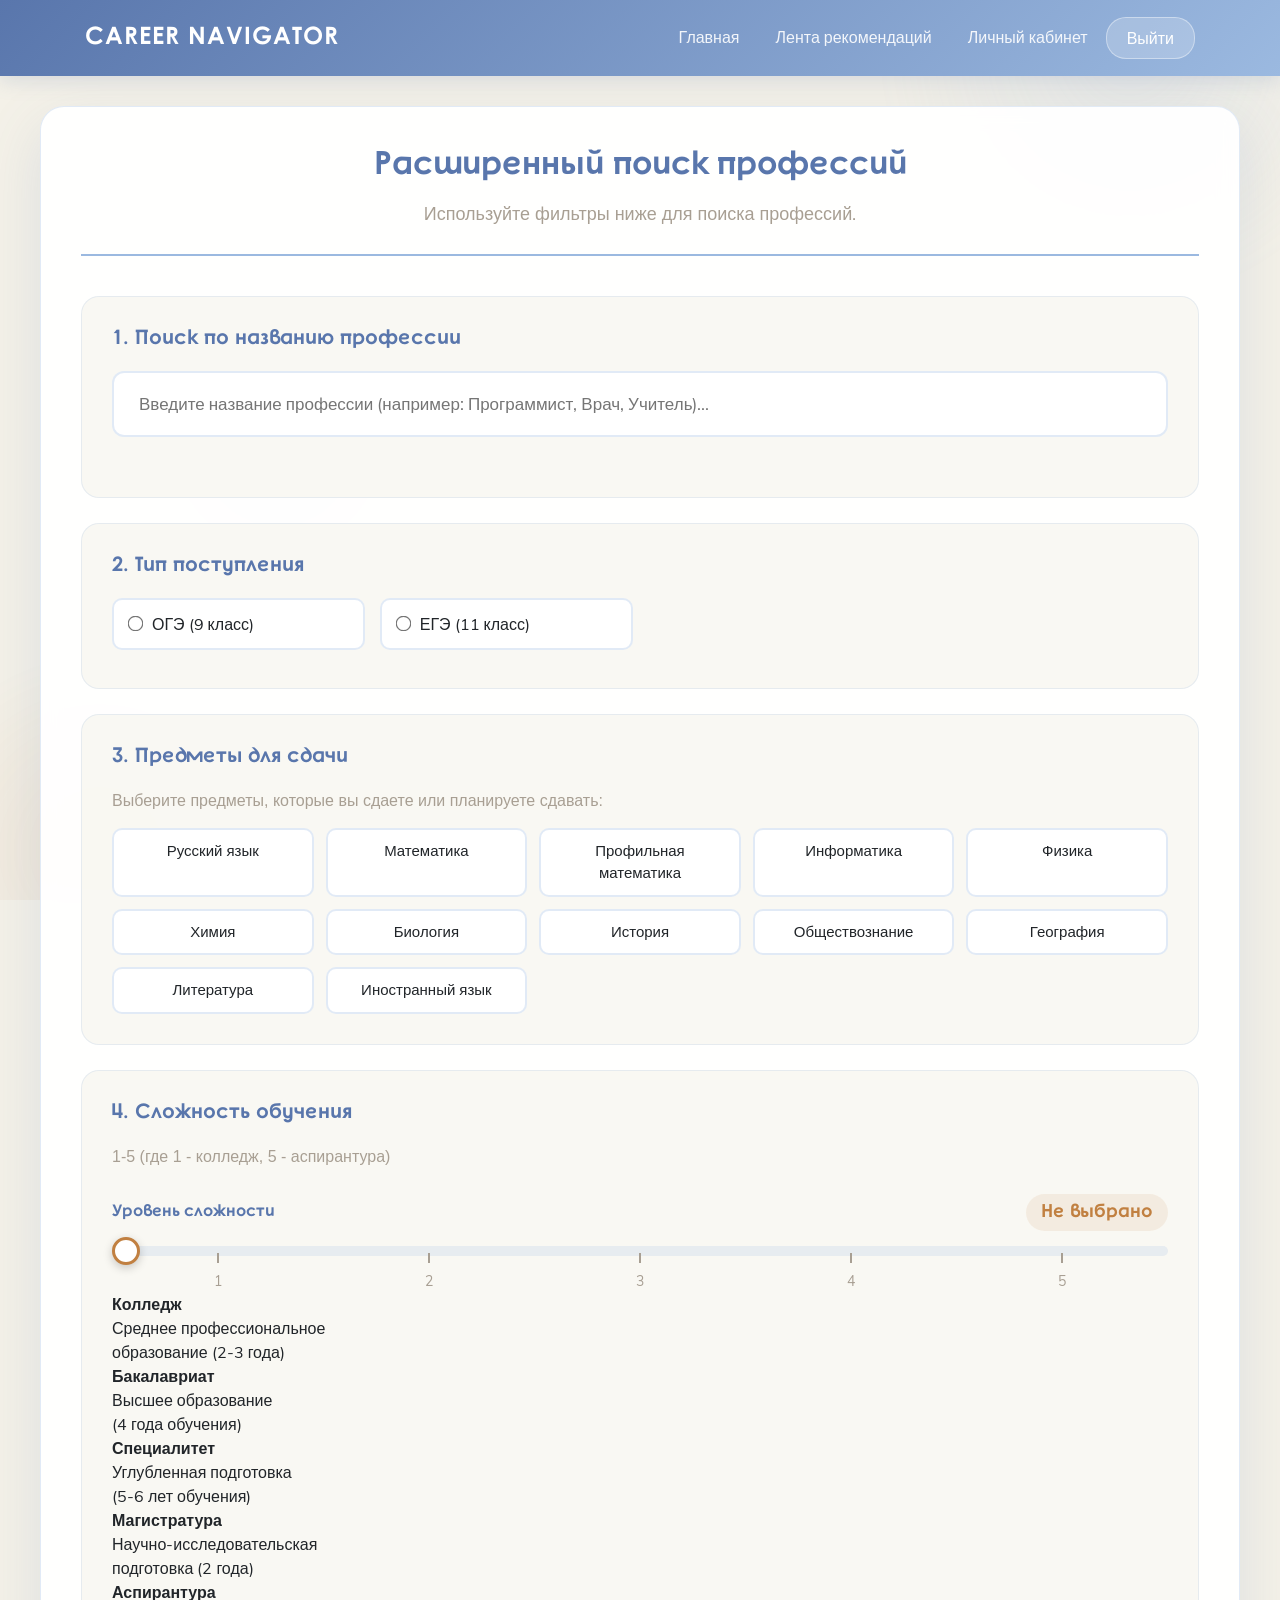
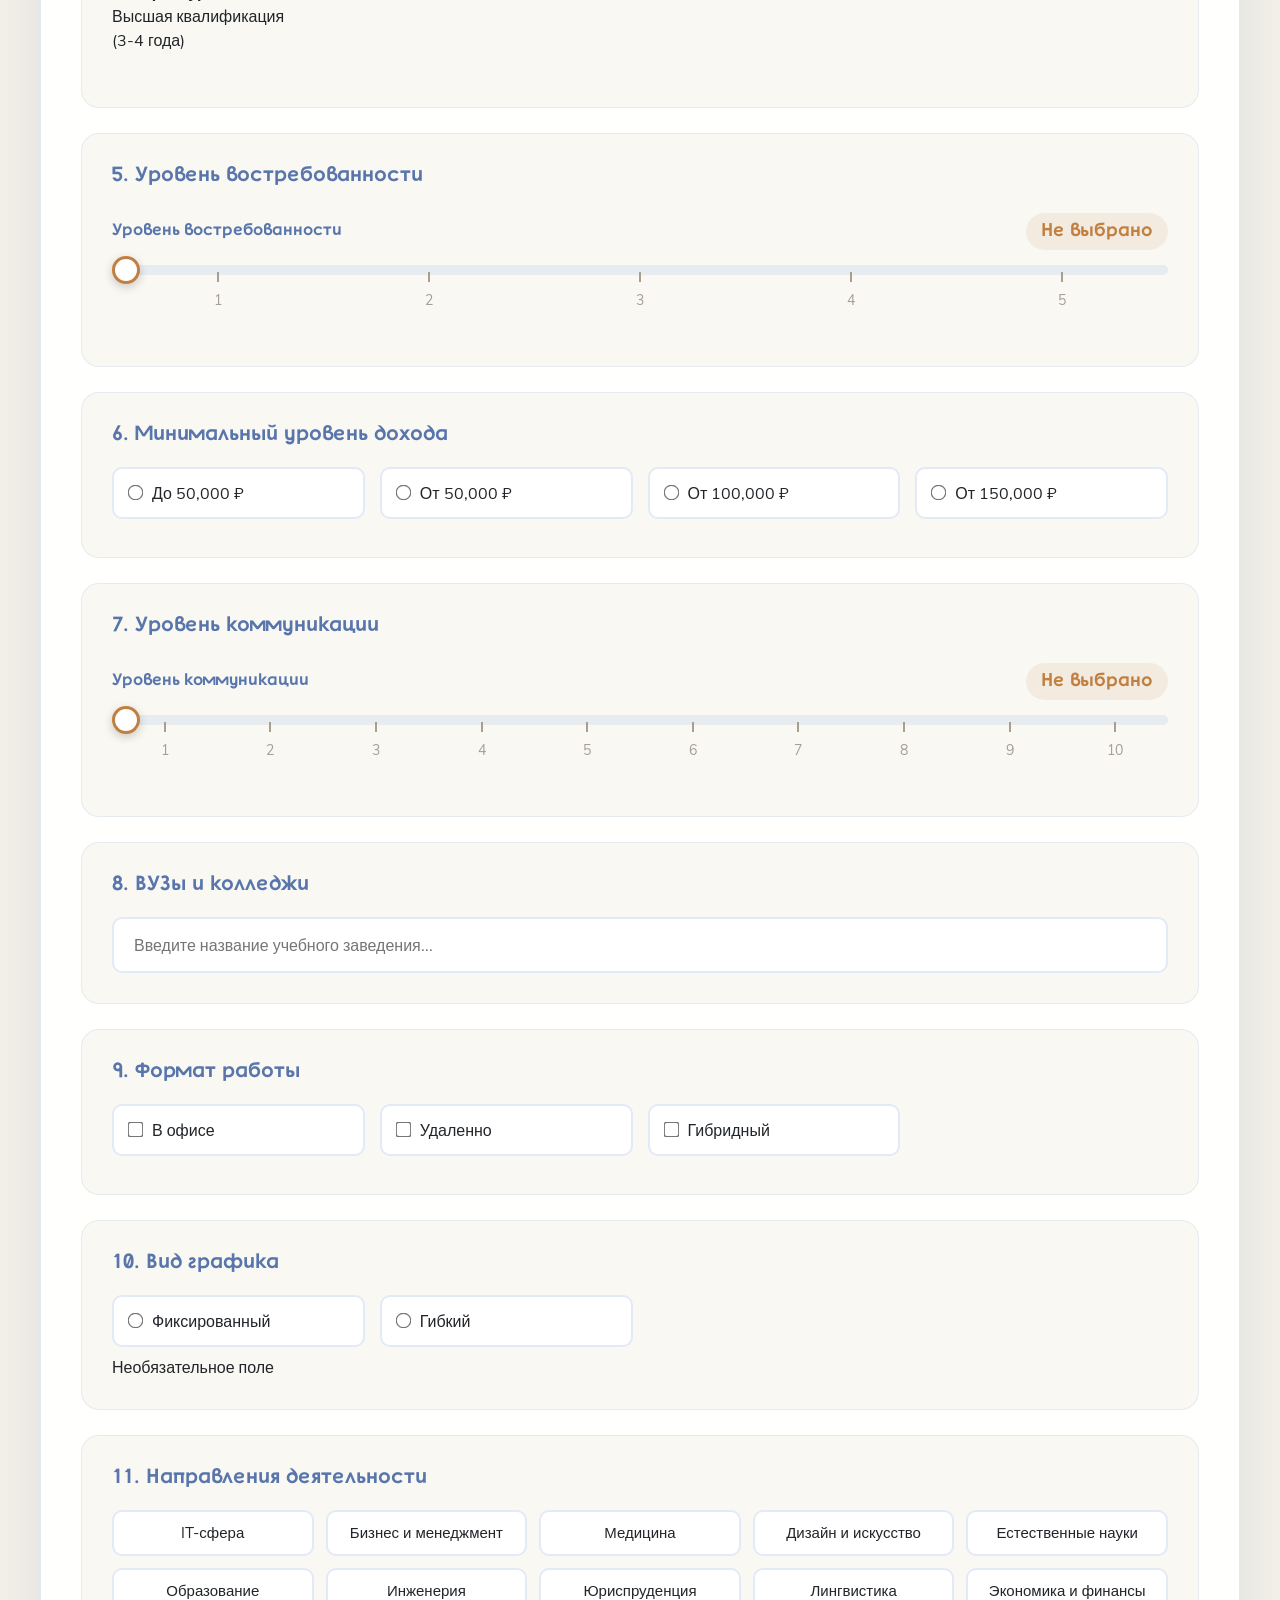
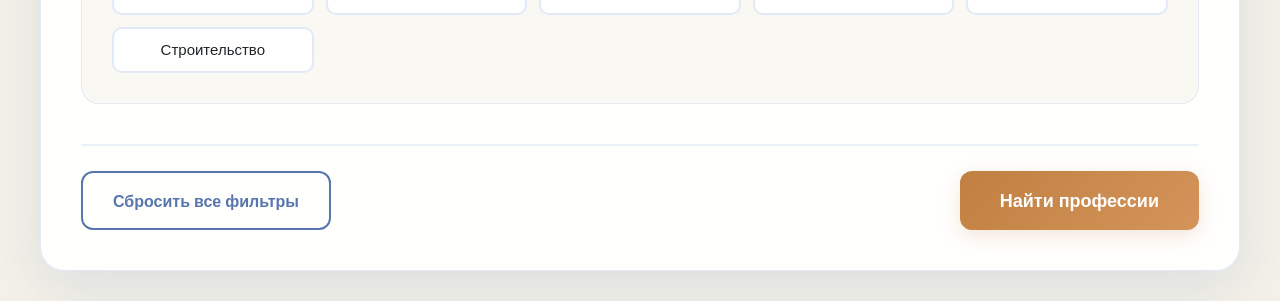
==== index.html @ aa0736fb "Update and rename search.html to index.html" ====
<!DOCTYPE html>
<html lang="ru">
<head>
    <meta charset="UTF-8">
    <title>Расширенный поиск профессий - Career Navigator</title>
    <link rel="stylesheet" href="https://stackpath.bootstrapcdn.com/bootstrap/4.4.1/css/bootstrap.min.css">
    <link rel="stylesheet" href="style3.css">
</head>
<body class="career-body">
    <!-- Навигация -->
    <nav class="navbar navbar-expand-lg career-navbar">
        <div class="container">
            <a class="navbar-brand career-navbar-brand" href="index.html">Career Navigator</a>
            <button class="navbar-toggler" type="button" data-toggle="collapse" data-target="#navbarNav">
                <span>☰</span>
            </button>
            <div class="collapse navbar-collapse" id="navbarNav">
                <ul class="navbar-nav ml-auto">
                    <li class="nav-item">
                        <a class="nav-link career-nav-link" href="index.html">Главная</a>
                    </li>
                    <li class="nav-item">
                        <a class="nav-link career-nav-link" href="recommendations.html"><i></i>Лента рекомендаций</a>
                    </li>
                    <li class="nav-item">
                        <a class="nav-link career-nav-link" href="lk.html">Личный кабинет</a>
                    </li>
                    <li class="nav-item">
                        <a class="btn career-logout-btn" href="login.html">Выйти</a>
                    </li>
                </ul>
            </div>
        </div>
    </nav>

    <!-- Фоновые круги -->
    <div class="career-bg-circles">
        <div class="career-circle-1"></div>
        <div class="career-circle-2"></div>
        <div class="career-circle-3"></div>
        <div class="career-circle-4"></div>
    </div>

    <!-- Основной контейнер поиска -->
    <div class="career-search-container">
        <!-- Шапка поиска -->
        <div class="career-search-header">
            <h1 class="career-search-title">Расширенный поиск профессий</h1>
            <p class="career-search-subtitle">Используйте фильтры ниже для поиска профессий.</p>
        </div>

        <!-- Форма поиска -->
        <form id="careerSearchForm">
            <!-- 1. Поиск по названию профессии -->
            <div class="career-filter-section">
                <h3 class="career-filter-title">
                    1. Поиск по названию профессии
                </h3>
                <div class="career-search-name">
                    <input type="text"
                           class="career-search-input"
                           name="profession_name"
                           id="professionName"
                           placeholder="Введите название профессии (например: Программист, Врач, Учитель)...">
                </div>

            </div>

            <!-- 2. Тип поступления -->
            <div class="career-filter-section">
                <h3 class="career-filter-title">
                    2. Тип поступления
                </h3>
                <div class="career-options-grid">
                    <label class="career-option-label">
                        <input type="radio" name="admission_type" value="ОГЭ">
                        ОГЭ (9 класс)
                    </label>
                    <label class="career-option-label">
                        <input type="radio" name="admission_type" value="ЕГЭ">
                        ЕГЭ (11 класс)
                    </label>
                </div>

            </div>

            <!-- 3. Предметы для сдачи -->
            <div class="career-filter-section">
                <h3 class="career-filter-title">
                    3. Предметы для сдачи
                </h3>
                <p style="color: var(--shadowed-lace); margin-bottom: 15px; font-family: 'Soyuz Grotesk', sans-serif;">Выберите предметы, которые вы сдаете или планируете сдавать:</p>

                <div class="career-subjects-grid">
                    <!-- Русские названия с большой буквы как в БД -->
                    <div class="career-subject-tag" data-subject="Русский язык">Русский язык</div>
                    <div class="career-subject-tag" data-subject="Математика">Математика</div>
                    <div class="career-subject-tag" data-subject="Профильная математика">Профильная математика</div>
                    <div class="career-subject-tag" data-subject="Информатика">Информатика</div>
                    <div class="career-subject-tag" data-subject="Физика">Физика</div>
                    <div class="career-subject-tag" data-subject="Химия">Химия</div>
                    <div class="career-subject-tag" data-subject="Биология">Биология</div>
                    <div class="career-subject-tag" data-subject="История">История</div>
                    <div class="career-subject-tag" data-subject="Обществознание">Обществознание</div>
                    <div class="career-subject-tag" data-subject="География">География</div>
                    <div class="career-subject-tag" data-subject="Литература">Литература</div>
                    <div class="career-subject-tag" data-subject="Иностранный язык">Иностранный язык</div>
                </div>

            </div>

            <!-- 4. Сложность обучения (шкала 1-5) -->
            <div class="career-filter-section">
                <h3 class="career-filter-title">
                    4. Сложность обучения
                </h3>
                <p style="color: var(--shadowed-lace); margin-bottom: 10px; font-family: 'Soyuz Grotesk', sans-serif;">
                    1-5 (где 1 - колледж, 5 - аспирантура)
                </p>

                <div class="career-scale-container">
                    <div class="career-scale-header">
                        <div class="career-scale-label">Уровень сложности</div>
                        <div class="career-scale-value" id="difficultyValueDisplay">Не выбрано</div>
                    </div>
                    <div class="career-scale-track" id="difficultyTrack">
                        <div class="career-scale-fill" id="difficultyFill" style="width: 0%"></div>
                        <div class="career-scale-thumb" id="difficultyThumb" style="left: 0%"></div>
                    </div>
                    <div class="career-scale-marks">
                        <div class="career-scale-mark" data-value="1">1</div>
                        <div class="career-scale-mark" data-value="2">2</div>
                        <div class="career-scale-mark" data-value="3">3</div>
                        <div class="career-scale-mark" data-value="4">4</div>
                        <div class="career-scale-mark" data-value="5">5</div>
                    </div>
                    <!-- Подписи уровней сложности -->
                    <div class="difficulty-labels">
                        <div class="difficulty-label" data-level="1">
                            <strong>Колледж</strong><br>
                            Среднее профессиональное<br>образование (2-3 года)
                        </div>
                        <div class="difficulty-label" data-level="2">
                            <strong>Бакалавриат</strong><br>
                            Высшее образование<br>(4 года обучения)
                        </div>
                        <div class="difficulty-label" data-level="3">
                            <strong>Специалитет</strong><br>
                            Углубленная подготовка<br>(5-6 лет обучения)
                        </div>
                        <div class="difficulty-label" data-level="4">
                            <strong>Магистратура</strong><br>
                            Научно-исследовательская<br>подготовка (2 года)
                        </div>
                        <div class="difficulty-label" data-level="5">
                            <strong>Аспирантура</strong><br>
                            Высшая квалификация<br>(3-4 года)
                        </div>
                    </div>
                    <input type="hidden" name="difficulty" id="difficultyValue" value="">
                </div>

            </div>

            <!-- 5. Уровень востребованности (шкала 1-5) -->
            <div class="career-filter-section">
                <h3 class="career-filter-title">
                    5. Уровень востребованности
                </h3>

                <div class="career-scale-container">
                    <div class="career-scale-header">
                        <div class="career-scale-label">Уровень востребованности</div>
                        <div class="career-scale-value" id="demandValueDisplay">Не выбрано</div>
                    </div>
                    <div class="career-scale-track" id="demandTrack">
                        <div class="career-scale-fill" id="demandFill" style="width: 0%"></div>
                        <div class="career-scale-thumb" id="demandThumb" style="left: 0%"></div>
                    </div>
                    <div class="career-scale-marks">
                        <div class="career-scale-mark" data-value="1">1</div>
                        <div class="career-scale-mark" data-value="2">2</div>
                        <div class="career-scale-mark" data-value="3">3</div>
                        <div class="career-scale-mark" data-value="4">4</div>
                        <div class="career-scale-mark" data-value="5">5</div>
                    </div>
                    <input type="hidden" name="demand" id="demandValue" value="">
                </div>

            </div>

            <!-- 6. Минимальный уровень дохода -->
            <div class="career-filter-section">
                <h3 class="career-filter-title">
                    6. Минимальный уровень дохода
                </h3>
                <div class="career-options-grid">
                    <label class="career-option-label">
                        <input type="radio" name="salary" value="0-50000">
                        До 50,000 ₽
                    </label>
                    <label class="career-option-label">
                        <input type="radio" name="salary" value="50000-100000">
                        От 50,000 ₽
                    </label>
                    <label class="career-option-label">
                        <input type="radio" name="salary" value="100000-150000">
                        От 100,000 ₽
                    </label>
                    <label class="career-option-label">
                        <input type="radio" name="salary" value="150000">
                        От 150,000 ₽
                    </label>
                </div>

            </div>

            <!-- 7. Уровень коммуникации (шкала 1-10) -->
            <div class="career-filter-section">
                <h3 class="career-filter-title">
                    7. Уровень коммуникации
                </h3>

                <div class="career-scale-container career-scale-10">
                    <div class="career-scale-header">
                        <div class="career-scale-label">Уровень коммуникации</div>
                        <div class="career-scale-value" id="communicationValueDisplay">Не выбрано</div>
                    </div>
                    <div class="career-scale-track" id="communicationTrack">
                        <div class="career-scale-fill" id="communicationFill" style="width: 0%"></div>
                        <div class="career-scale-thumb" id="communicationThumb" style="left: 0%"></div>
                    </div>
                    <div class="career-scale-marks">
                        <div class="career-scale-mark" data-value="1">1</div>
                        <div class="career-scale-mark" data-value="2">2</div>
                        <div class="career-scale-mark" data-value="3">3</div>
                        <div class="career-scale-mark" data-value="4">4</div>
                        <div class="career-scale-mark" data-value="5">5</div>
                        <div class="career-scale-mark" data-value="6">6</div>
                        <div class="career-scale-mark" data-value="7">7</div>
                        <div class="career-scale-mark" data-value="8">8</div>
                        <div class="career-scale-mark" data-value="9">9</div>
                        <div class="career-scale-mark" data-value="10">10</div>
                    </div>
                    <input type="hidden" name="communication" id="communicationValue" value="">
                </div>

            </div>

            <!-- 8. ВУЗы и колледжи -->
            <div class="career-filter-section">
                <h3 class="career-filter-title">
                    8. ВУЗы и колледжи
                </h3>
                <div class="career-input-group">
                    <input type="text"
                           id="institutionSearch"
                           name="institution_search"
                           placeholder="Введите название учебного заведения...">
                </div>

            </div>

            <!-- 9. Формат работы -->
            <div class="career-filter-section">
                <h3 class="career-filter-title">
                    9. Формат работы
                </h3>
                <div class="career-options-grid">
                    <!-- Русские названия с большой буквы как в БД -->
                    <label class="career-option-label">
                        <input type="checkbox" name="work_format[]" value="Офис">
                        В офисе
                    </label>
                    <label class="career-option-label">
                        <input type="checkbox" name="work_format[]" value="Удаленно">
                        Удаленно
                    </label>
                    <label class="career-option-label">
                        <input type="checkbox" name="work_format[]" value="Гибридный">
                        Гибридный
                    </label>
                </div>

            </div>

            <!-- 10. Вид графика -->
            <div class="career-filter-section">
                <h3 class="career-filter-title">
                    10. Вид графика
                </h3>
                <div class="career-options-grid">
                    <!-- Русские названия с большой буквы как в БД -->
                    <label class="career-option-label">
                        <input type="radio" name="schedule" value="Фиксированный">
                        Фиксированный
                    </label>
                    <label class="career-option-label">
                        <input type="radio" name="schedule" value="Гибкий">
                        Гибкий
                    </label>
                </div>
                <div class="optional-note">Необязательное поле</div>
            </div>

            <!-- 11. Направления деятельности -->
            <div class="career-filter-section">
                <h3 class="career-filter-title">
                    11. Направления деятельности
                </h3>
                <div class="career-subjects-grid">
                    <!-- Русские названия с большой буквы как в БД -->
                    <div class="career-subject-tag" data-direction="IT-сфера">IT-сфера</div>
                    <div class="career-subject-tag" data-direction="Бизнес и менеджмент">Бизнес и менеджмент</div>
                    <div class="career-subject-tag" data-direction="Медицина">Медицина</div>
                    <div class="career-subject-tag" data-direction="Дизайн и искусство">Дизайн и искусство</div>
                    <div class="career-subject-tag" data-direction="Естественные науки">Естественные науки</div>
                    <div class="career-subject-tag" data-direction="Образование">Образование</div>
                    <div class="career-subject-tag" data-direction="Инженерия">Инженерия</div>
                    <div class="career-subject-tag" data-direction="Юриспруденция">Юриспруденция</div>
                    <div class="career-subject-tag" data-direction="Лингвистика">Лингвистика</div>
                    <div class="career-subject-tag" data-direction="Экономика и финансы">Экономика и финансы</div>
                    <div class="career-subject-tag" data-direction="Строительство">Строительство</div>
                </div>

            </div>

            <!-- Кнопки управления -->
            <div class="career-search-controls">
                <button type="button" class="career-btn-reset" id="resetFilters">
                    Сбросить все фильтры
                </button>
                <button type="submit" class="career-btn-search">
                    Найти профессии
                </button>
            </div>
        </form>
    </div>

    <!-- JavaScript для работы интерфейса -->
    <script>
        document.addEventListener('DOMContentLoaded', function() {
            // Переменные
            let selectedSubjects = [];
            let selectedDirections = [];

            // Обработка выбора предметов
            const subjectTags = document.querySelectorAll('.career-subject-tag[data-subject]');
            subjectTags.forEach(tag => {
                tag.addEventListener('click', function() {
                    this.classList.toggle('selected');

                    // Обновляем список выбранных предметов
                    selectedSubjects = Array.from(document.querySelectorAll('.career-subject-tag[data-subject].selected'))
                        .map(tag => tag.getAttribute('data-subject'));
                });
            });

            // Обработка выбора направлений
            const directionTags = document.querySelectorAll('.career-subject-tag[data-direction]');
            directionTags.forEach(tag => {
                tag.addEventListener('click', function() {
                    this.classList.toggle('selected');

                    // Обновляем список выбранных направлений
                    selectedDirections = Array.from(document.querySelectorAll('.career-subject-tag[data-direction].selected'))
                        .map(tag => tag.getAttribute('data-direction'));
                });
            });

            // Обработка выбора опций
            const optionLabels = document.querySelectorAll('.career-option-label');
            optionLabels.forEach(label => {
                const input = label.querySelector('input[type="checkbox"], input[type="radio"]');
                if (input) {
                    // Обработка изменения состояния
                    input.addEventListener('change', function() {
                        if (this.type === 'radio') {
                            // Для radio кнопок убираем selected у всех в группе
                            const groupName = this.name;
                            document.querySelectorAll(`input[name="${groupName}"]`).forEach(radio => {
                                radio.parentElement.classList.remove('selected');
                            });
                        }

                        if (this.checked) {
                            label.classList.add('selected');
                        } else {
                            label.classList.remove('selected');
                        }
                    });
                }
            });

            // Функции для работы со шкалами
            function setupScale(scaleId, minValue, maxValue) {
                const track = document.getElementById(`${scaleId}Track`);
                const thumb = document.getElementById(`${scaleId}Thumb`);
                const fill = document.getElementById(`${scaleId}Fill`);
                const valueDisplay = document.getElementById(`${scaleId}ValueDisplay`);
                const valueInput = document.getElementById(`${scaleId}Value`);

                if (!track || !thumb || !fill || !valueDisplay || !valueInput) return;

                // Начальное значение - не выбрано
                updateScalePosition(scaleId, '', minValue, maxValue);
                if (scaleId === 'difficulty') {
                    updateDifficultyLabels('');
                }

                let isDragging = false;

                // Функция обновления позиции
                function updateScalePosition(id, value, min, max) {
                    if (value === '') {
                        // Сбрасываем позицию
                        document.getElementById(`${id}Thumb`).style.left = '0%';
                        document.getElementById(`${id}Fill`).style.width = '0%';
                        document.getElementById(`${id}ValueDisplay`).textContent = 'Не выбрано';
                        document.getElementById(`${id}Value`).value = '';

                        if (id === 'difficulty') {
                            updateDifficultyLabels('');
                        }
                        return;
                    }

                    const percentage = ((value - min) / (max - min)) * 100;

                    // Позиционируем ползунок точно по шкале
                    const thumbPosition = Math.max(0, Math.min(percentage, 100));

                    document.getElementById(`${id}Thumb`).style.left = `${thumbPosition}%`;
                    document.getElementById(`${id}Fill`).style.width = `${thumbPosition}%`;
                    document.getElementById(`${id}ValueDisplay`).textContent = value;
                    document.getElementById(`${id}Value`).value = value;

                    // Обновляем подписи для сложности
                    if (id === 'difficulty') {
                        updateDifficultyLabels(value);
                    }
                }

                // Функция обновления подписей сложности
                function updateDifficultyLabels(value) {
                    document.querySelectorAll('.difficulty-label').forEach(label => {
                        label.classList.remove('active');
                        const level = parseInt(label.getAttribute('data-level'));
                        if (level === parseInt(value)) {
                            label.classList.add('active');
                        }
                    });
                }

                // Функция расчета значения по позиции X
                function calculateValue(clientX) {
                    const rect = track.getBoundingClientRect();
                    let x = clientX - rect.left;

                    // Ограничиваем в пределах трека
                    x = Math.max(0, Math.min(x, rect.width));

                    // Для дискретных значений (1-5, 1-10) делим шкалу на равные сегменты
                    const segmentWidth = rect.width / (maxValue - minValue + 1);
                    const segmentIndex = Math.floor((x + segmentWidth / 2) / segmentWidth);

                    let value = minValue + segmentIndex;

                    // Ограничиваем значение
                    value = Math.max(minValue, Math.min(value, maxValue));
                    return value;
                }

                // Клик по меткам шкалы
                const marks = document.querySelectorAll(`#${scaleId}Track .career-scale-mark`);
                marks.forEach(mark => {
                    mark.addEventListener('click', function(e) {
                        e.stopPropagation();
                        const value = parseInt(this.getAttribute('data-value'));
                        if (!isNaN(value)) {
                            updateScalePosition(scaleId, value, minValue, maxValue);
                        }
                    });
                });

                // Клик по подписям сложности
                if (scaleId === 'difficulty') {
                    document.querySelectorAll('.difficulty-label').forEach(label => {
                        label.addEventListener('click', function() {
                            const value = parseInt(this.getAttribute('data-level'));
                            if (!isNaN(value)) {
                                updateScalePosition(scaleId, value, minValue, maxValue);
                            }
                        });
                    });
                }

                // Клик по треку для установки значения
                track.addEventListener('click', function(e) {
                    const clientX = e.type.includes('touch') ? e.touches[0].clientX : e.clientX;
                    const value = calculateValue(clientX);
                    updateScalePosition(scaleId, value, minValue, maxValue);
                });

                // Клик по пустой области трека для сброса
                track.addEventListener('dblclick', function(e) {
                    e.stopPropagation();
                    updateScalePosition(scaleId, '', minValue, maxValue);
                });

                // Обработчики событий для перетаскивания
                thumb.addEventListener('mousedown', function(e) {
                    e.preventDefault();
                    isDragging = true;
                    document.addEventListener('mousemove', onMouseMove);
                    document.addEventListener('mouseup', onMouseUp);
                });

                thumb.addEventListener('touchstart', function(e) {
                    e.preventDefault();
                    isDragging = true;
                    document.addEventListener('touchmove', onTouchMove);
                    document.addEventListener('touchend', onTouchEnd);
                });

                function onMouseMove(e) {
                    if (!isDragging) return;
                    const value = calculateValue(e.clientX);
                    updateScalePosition(scaleId, value, minValue, maxValue);
                }

                function onTouchMove(e) {
                    if (!isDragging) return;
                    const clientX = e.touches[0].clientX;
                    const value = calculateValue(clientX);
                    updateScalePosition(scaleId, value, minValue, maxValue);
                }

                function onMouseUp() {
                    isDragging = false;
                    document.removeEventListener('mousemove', onMouseMove);
                    document.removeEventListener('mouseup', onMouseUp);
                }

                function onTouchEnd() {
                    isDragging = false;
                    document.removeEventListener('touchmove', onTouchMove);
                    document.removeEventListener('touchend', onTouchEnd);
                }

                // Предотвращаем выделение при перетаскивании
                thumb.addEventListener('dragstart', function(e) {
                    e.preventDefault();
                });
            }

            // Настройка шкал
            setupScale('difficulty', 1, 5); // Сложность обучения 1-5
            setupScale('demand', 1, 5); // Востребованность 1-5
            setupScale('communication', 1, 10); // Коммуникация 1-10

            // Функция сбора данных для отправки (в статической версии просто сохраняем в localStorage)
            function collectSearchData() {
                // 1. Поиск по названию
                const query = document.getElementById('professionName').value.trim() || undefined;

                // 2. Тип поступления
                let admission_type = undefined;
                const admission_type_radio = document.querySelector('input[name="admission_type"]:checked');
                if (admission_type_radio) {
                    admission_type = admission_type_radio.value; // Уже "ОГЭ" или "ЕГЭ"
                }

                // 3. Предметы
                const subjects = selectedSubjects.length > 0 ? selectedSubjects : undefined;

                // 4. Направления деятельности
                const directions = selectedDirections.length > 0 ? selectedDirections : undefined;

                // 5. Формат работы
                const work_formats = Array.from(
                    document.querySelectorAll('input[name="work_format[]"]:checked')
                ).map(cb => cb.value);
                const work_formats_filter = work_formats.length > 0 ? work_formats : undefined;

                // 6. График работы
                let schedules = undefined;
                const schedule_radio = document.querySelector('input[name="schedule"]:checked');
                if (schedule_radio) {
                    schedules = [schedule_radio.value];
                }

                // 7. Сложность обучения
                let difficulty_level = undefined;
                const difficultyValue = document.getElementById('difficultyValue').value;
                if (difficultyValue) {
                    const difficultyMap = {
                        '1': 'Колледж',
                        '2': 'Бакалавриат',
                        '3': 'Специалитет',
                        '4': 'Магистратура',
                        '5': 'Аспирантура'
                    };
                    difficulty_level = difficultyMap[difficultyValue];
                }

                // 8. Поиск по учебному заведению
                const institution_query = document.getElementById('institutionSearch').value.trim() || undefined;

                // 9. Минимальный уровень востребованности
                let demand_min = undefined;
                const demandValue = document.getElementById('demandValue').value;
                if (demandValue) {
                    demand_min = parseInt(demandValue);
                }

                // 10. Минимальный уровень дохода
                let salary_min = undefined;
                const salary_radio = document.querySelector('input[name="salary"]:checked');
                if (salary_radio) {
                    salary_min = parseInt(salary_radio.value);
                }

                // 11. Минимальный уровень коммуникации
                let communication_min = undefined;
                const communicationValue = document.getElementById('communicationValue').value;
                if (communicationValue) {
                    communication_min = parseInt(communicationValue);
                }

                // Собираем все фильтры в один объект
                const filters = {};

                // Добавляем только те поля, которые имеют значения
                if (query) filters.query = query;
                if (admission_type) filters.admission_type = admission_type;
                if (subjects) filters.subjects = subjects;
                if (directions) filters.directions = directions;
                if (work_formats_filter) filters.work_formats = work_formats_filter;
                if (schedules) filters.schedules = schedules;
                if (difficulty_level) filters.difficulty_level = difficulty_level;
                if (institution_query) filters.institution_query = institution_query;
                if (demand_min !== undefined) filters.demand_min = demand_min;
                if (salary_min !== undefined) filters.salary_min = salary_min;
                if (communication_min !== undefined) filters.communication_min = communication_min;

                return filters;
            }

            // Обработчик формы поиска
            document.getElementById('careerSearchForm').addEventListener('submit', async function(e) {
                e.preventDefault();

                // Показываем индикатор загрузки
                showLoadingIndicator();

                try {
                    // Собираем данные для отправки
                    const searchData = collectSearchData();

                    console.log('Выбранные фильтры:', searchData);

                    // Проверяем, что хотя бы один фильтр выбран
                    if (Object.keys(searchData).length === 0) {
                        hideLoadingIndicator();
                        alert('Пожалуйста, выберите хотя бы один критерий для поиска!');
                        return;
                    }

                    // В статической версии используем демо-данные
                    setTimeout(() => {
                        // Демо-данные для результатов поиска
                        const demoResults = [
                            {
                                id: 1,
                                name: "Веб-разработчик",
                                directions: ["Информационные технологии"],
                                salary_min: 80000,
                                salary_max: 250000,
                                difficulty_level: "бакалавриат",
                                demand_level: 5,
                                communication_level: 4,
                                description: "Веб-разработчик занимается созданием и поддержкой веб-сайтов и веб-приложений.",
                                subjects: ["Информатика", "Математика", "Английский язык"],
                                work_formats: ["Удаленная работа", "Офис", "Фриланс"],
                                schedules: ["Полный день", "Гибкий график"],
                                admission_type: "ЕГЭ",
                                institutions: [
                                    { name: "МГУ им. Ломоносова", type: "Университет" },
                                    { name: "МФТИ", type: "Институт" }
                                ]
                            },
                            {
                                id: 2,
                                name: "Психолог",
                                directions: ["Психология"],
                                salary_min: 50000,
                                salary_max: 150000,
                                difficulty_level: "магистратура",
                                demand_level: 4,
                                communication_level: 9,
                                description: "Психолог изучает психические процессы и поведение человека.",
                                subjects: ["Биология", "Обществознание", "Русский язык"],
                                work_formats: ["Офис", "Частная практика"],
                                schedules: ["Полный день", "Гибкий график"],
                                admission_type: "ЕГЭ",
                                institutions: [
                                    { name: "МГППУ", type: "Университет" },
                                    { name: "СПбГУ", type: "Университет" }
                                ]
                            },
                            {
                                id: 3,
                                name: "Инженер-конструктор",
                                directions: ["Инженерия"],
                                salary_min: 60000,
                                salary_max: 180000,
                                difficulty_level: "специалитет",
                                demand_level: 5,
                                communication_level: 3,
                                description: "Инженер-конструктор разрабатывает чертежи и проекты различных изделий.",
                                subjects: ["Физика", "Математика", "Черчение"],
                                work_formats: ["Офис", "Производство"],
                                schedules: ["Полный день"],
                                admission_type: "ЕГЭ",
                                institutions: [
                                    { name: "МГТУ им. Баумана", type: "Университет" },
                                    { name: "СПбПУ", type: "Политехнический университет" }
                                ]
                            }
                        ];

                        // Фильтруем результаты (простая симуляция)
                        let filteredResults = demoResults;

                        if (searchData.query) {
                            filteredResults = filteredResults.filter(p =>
                                p.name.toLowerCase().includes(searchData.query.toLowerCase())
                            );
                        }

                        if (searchData.admission_type) {
                            filteredResults = filteredResults.filter(p =>
                                p.admission_type === searchData.admission_type
                            );
                        }

                        if (searchData.difficulty_level) {
                            filteredResults = filteredResults.filter(p =>
                                p.difficulty_level === searchData.difficulty_level.toLowerCase()
                            );
                        }

                        if (searchData.demand_min) {
                            filteredResults = filteredResults.filter(p =>
                                (p.demand_level || 0) >= searchData.demand_min
                            );
                        }

                        if (searchData.communication_min) {
                            filteredResults = filteredResults.filter(p =>
                                (p.communication_level || 0) >= searchData.communication_min
                            );
                        }

                        // Скрываем индикатор загрузки
                        hideLoadingIndicator();

                        // Проверяем, есть ли результаты
                        if (filteredResults.length === 0) {
                            alert('По вашему запросу ничего не найдено. Попробуйте изменить критерии поиска.');
                            return;
                        }

                        // Сохраняем результаты в localStorage
                        localStorage.setItem('lastSearchResults', JSON.stringify(filteredResults));

                        // Переходим на страницу результатов
                        window.location.href = 'search_results.html';

                    }, 1500); // Имитация задержки поиска

                } catch (error) {
                    // Скрываем индикатор загрузки
                    hideLoadingIndicator();

                    // Показываем пользователю понятную ошибку
                    console.error('Ошибка поиска:', error);
                    alert(`Ошибка при поиске: ${error.message}`);
                }
            });

            // Функция показа индикатора загрузки
            function showLoadingIndicator() {
                const overlay = document.createElement('div');
                overlay.className = 'loading-overlay';
                overlay.id = 'loadingOverlay';
                overlay.innerHTML = `
                    <div class="loading-spinner"></div>
                    <h3 style="color: var(--cornflower-blue); margin-bottom: 10px; font-family: 'Soyuz Grotesk', sans-serif;">
                        Ищем подходящие профессии...
                    </h3>
                    <p style="color: var(--shadowed-lace); text-align: center; max-width: 400px;">
                        Это может занять несколько секунд. Мы анализируем ваши критерии и подбираем наиболее подходящие варианты.
                    </p>
                `;
                document.body.appendChild(overlay);
            }

            function hideLoadingIndicator() {
                const overlay = document.getElementById('loadingOverlay');
                if (overlay) {
                    overlay.remove();
                }
            }

            // Сброс фильтров
            document.getElementById('resetFilters').addEventListener('click', function() {
                // Сброс чекбоксов
                document.querySelectorAll('input[type="checkbox"]').forEach(cb => {
                    cb.checked = false;
                    cb.parentElement.classList.remove('selected');
                });

                // Сброс radio кнопок
                document.querySelectorAll('input[type="radio"]').forEach(radio => {
                    radio.checked = false;
                    radio.parentElement.classList.remove('selected');
                });

                // Сброс выбранных предметов и направлений
                document.querySelectorAll('.career-subject-tag').forEach(tag => {
                    tag.classList.remove('selected');
                });

                // Сброс полей ввода
                document.getElementById('professionName').value = '';
                document.getElementById('institutionSearch').value = '';

                // Сброс переменных
                selectedSubjects = [];
                selectedDirections = [];

                // Сброс шкал
                const difficultyScale = document.getElementById('difficultyValue');
                const demandScale = document.getElementById('demandValue');
                const communicationScale = document.getElementById('communicationValue');

                if (difficultyScale) difficultyScale.value = '';
                if (demandScale) demandScale.value = '';
                if (communicationScale) communicationScale.value = '';

                // Сброс отображения шкал
                document.getElementById('difficultyValueDisplay').textContent = 'Не выбрано';
                document.getElementById('demandValueDisplay').textContent = 'Не выбрано';
                document.getElementById('communicationValueDisplay').textContent = 'Не выбрано';

                document.getElementById('difficultyThumb').style.left = '0%';
                document.getElementById('difficultyFill').style.width = '0%';
                document.getElementById('demandThumb').style.left = '0%';
                document.getElementById('demandFill').style.width = '0%';
                document.getElementById('communicationThumb').style.left = '0%';
                document.getElementById('communicationFill').style.width = '0%';

                // Сброс подписей сложности
                document.querySelectorAll('.difficulty-label').forEach(label => {
                    label.classList.remove('active');
                });

                alert('Все фильтры сброшены!');
            });
        });
    </script>
</body>

</html>
---- style3.css ----
/* style.css - Оригинальные стили для сайта Career Navigation */

/* 0. ШРИФТЫ */
@font-face {
    font-family: 'Educational Gothic';
    src: url('fonts/EDUCATIONALGOTHIC-REGULAR.OTF') format('opentype');
    font-weight: 400;
    font-style: normal;
    font-display: swap;
}

@font-face {
    font-family: 'Mulish';
    src: url('fonts/Mulish.ttf') format('truetype');
    font-weight: 400;
    font-style: normal;
    font-display: swap;
}

@font-face {
    font-family: 'Mulish';
    src: url('fonts/Mulish.ttf') format('truetype');
    font-weight: 700;
    font-style: normal;
    font-display: swap;
}

/* 1. ЦВЕТА (как у тебя было) */
:root {
    --soft-sky-blue: #9BB9E0;
    --parchment-white: #F4F1E8;
    --coffee-crema: #C18041;
    --cornflower-blue: #5976AC;
    --shadowed-lace: #A89F93;
    --success-green: #4CAF50;
    --warning-orange: #FF9800;
}

/* 2. ОСНОВНЫЕ СТИЛИ СТРАНИЦЫ */
.career-body {
    margin: 0;
    padding: 0;
    font-family: 'Mulish', -apple-system, BlinkMacSystemFont, 'Segoe UI', Roboto, Oxygen, Ubuntu, Cantarell, sans-serif;
    min-height: 100vh;
    overflow-x: hidden;
    background-color: var(--parchment-white);
    position: relative;
}

/* 3. ФОНОВЫЕ КРУГИ (копируем твои круги) */
.career-bg-circles {
    position: fixed;
    top: 0;
    left: 0;
    right: 0;
    bottom: 0;
    overflow: hidden;
    z-index: 1;
}

.career-circle-1 {
    position: absolute;
    width: 500px;
    height: 500px;
    background: radial-gradient(circle, var(--soft-sky-blue) 0%, transparent 70%);
    border-radius: 50%;
    opacity: 0.15;
    top: -200px;
    right: -100px;
    filter: blur(20px);
    animation: career-float 20s ease-in-out infinite;
}

.career-circle-2 {
    position: absolute;
    width: 400px;
    height: 400px;
    background: radial-gradient(circle, var(--coffee-crema) 0%, transparent 70%);
    border-radius: 50%;
    opacity: 0.1;
    bottom: -150px;
    left: -100px;
    filter: blur(15px);
    animation: career-float 25s ease-in-out infinite reverse;
    animation-delay: -5s;
}

.career-circle-3 {
    position: absolute;
    width: 300px;
    height: 300px;
    background: radial-gradient(circle, var(--cornflower-blue) 0%, transparent 70%);
    border-radius: 50%;
    opacity: 0.08;
    top: 50%;
    left: 10%;
    transform: translateY(-50%);
    filter: blur(10px);
    animation: career-float 30s ease-in-out infinite;
    animation-delay: -10s;
}

.career-circle-4 {
    position: absolute;
    width: 250px;
    height: 250px;
    background: radial-gradient(circle, var(--shadowed-lace) 0%, transparent 70%);
    border-radius: 50%;
    opacity: 0.05;
    bottom: 20%;
    right: 15%;
    filter: blur(8px);
}

/* 4. КОНТЕЙНЕРЫ ДЛЯ ФОРМ */
.career-form-container {
    position: relative;
    z-index: 3;
    display: flex;
    justify-content: center;
    align-items: center;
    min-height: 100vh;
    padding: 40px 20px;
}

/* 5. ОСНОВНАЯ ФОРМА (регистрация/вход) */
.career-form-box {
    width: 100%;
    max-width: 600px;
    background-color: white;
    padding: 60px 50px;
    border-radius: 24px;
    box-shadow: 0 20px 60px rgba(89, 118, 172, 0.15), 0 8px 30px rgba(0, 0, 0, 0.08);
    border: 1px solid rgba(168, 159, 147, 0.1);
    position: relative;
    overflow: hidden;
    backdrop-filter: blur(5px);
    background: rgba(255, 255, 255, 0.95);
    animation: career-fadeInUp 0.6s ease-out;
}

/* 6. КРУГИ ВНУТРИ ФОРМЫ (твои маленькие круги) */
.career-form-circles {
    position: absolute;
    top: 0;
    left: 0;
    right: 0;
    bottom: 0;
    pointer-events: none;
    z-index: 1;
}

.career-form-circle-5 {
    position: absolute;
    width: 200px;
    height: 200px;
    background: radial-gradient(circle, var(--soft-sky-blue) 0%, transparent 70%);
    border-radius: 50%;
    opacity: 0.12;
    top: -80px;
    right: -50px;
    filter: blur(15px);
    z-index: 1;
    animation: career-float 15s ease-in-out infinite;
    animation-delay: -2s;
}

.career-form-circle-6 {
    position: absolute;
    width: 180px;
    height: 180px;
    background: radial-gradient(circle, var(--coffee-crema) 0%, transparent 70%);
    border-radius: 50%;
    opacity: 0.1;
    bottom: -70px;
    left: -40px;
    filter: blur(12px);
    z-index: 1;
    animation: career-float 18s ease-in-out infinite reverse;
    animation-delay: -7s;
}

.career-form-circle-7 {
    position: absolute;
    width: 150px;
    height: 150px;
    background: radial-gradient(circle, rgba(155, 185, 224, 0.1) 0%, transparent 70%);
    border-radius: 50%;
    opacity: 0.08;
    top: 30%;
    left: -30px;
    filter: blur(8px);
    z-index: 1;
}

.career-form-circle-8 {
    position: absolute;
    width: 120px;
    height: 120px;
    background: radial-gradient(circle, rgba(193, 128, 65, 0.08) 0%, transparent 70%);
    border-radius: 50%;
    opacity: 0.06;
    bottom: 40%;
    right: -25px;
    filter: blur(6px);
    z-index: 1;
}

/* 7. СОДЕРЖАНИЕ ФОРМЫ */
.career-form-content {
    position: relative;
    z-index: 2;
}

/* 8. ШАПКА ФОРМЫ */
.career-form-header {
    text-align: center;
    margin-bottom: 50px;
    position: relative;
}

.career-form-logo {
    color: var(--cornflower-blue);
    font-size: 32px;
    font-weight: 800;
    letter-spacing: 1px;
    margin-bottom: 20px;
    display: inline-block;
    position: relative;
    text-transform: uppercase;
    font-family: 'Educational Gothic', sans-serif;
}

.career-form-logo::after {
    content: '';
    position: absolute;
    bottom: -10px;
    left: 50%;
    transform: translateX(-50%);
    width: 120px;
    height: 5px;
    background: linear-gradient(90deg, var(--coffee-crema), var(--soft-sky-blue));
    border-radius: 3px;
}

.career-form-title {
    color: var(--cornflower-blue);
    font-weight: 700;
    font-size: 38px;
    margin-bottom: 15px;
    text-align: center;
    font-family: 'Educational Gothic', sans-serif;
}

.career-form-subtitle {
    color: var(--shadowed-lace);
    font-size: 18px;
    text-align: center;
    line-height: 1.6;
    max-width: 450px;
    margin: 0 auto 40px;
    font-family: 'Mulish', sans-serif;
}

/* 9. ГРУППЫ ПОЛЕЙ ВВОДА */
.career-form-group {
    margin-bottom: 25px;
    position: relative;
    z-index: 2;
}

.career-form-label {
    color: var(--cornflower-blue);
    font-weight: 600;
    margin-bottom: 12px;
    display: block;
    font-size: 16px;
    font-family: 'Mulish', sans-serif;
}

.career-form-control {
    border: 2px solid rgba(155, 185, 224, 0.5);
    padding: 18px 20px;
    border-radius: 14px;
    transition: all 0.3s;
    color: #333;
    background-color: rgba(255, 255, 255, 0.9);
    font-size: 17px;
    height: auto;
    backdrop-filter: blur(5px);
    width: 100%;
    box-sizing: border-box;
    font-family: 'Mulish', sans-serif;
}

.career-form-control:focus {
    border-color: var(--coffee-crema);
    box-shadow: 0 0 0 4px rgba(193, 128, 65, 0.1);
    background-color: white;
    outline: none;
}

.career-form-control::placeholder {
    color: var(--shadowed-lace);
    opacity: 0.6;
    font-size: 16px;
}

/* 10. ПОДСКАЗКИ */
.career-form-hint {
    font-size: 14px;
    color: var(--shadowed-lace);
    margin-top: 10px;
    display: block;
    opacity: 0.8;
    font-family: 'Mulish', sans-serif;
}

/* 11. ССЫЛКА "ЗАБЫЛИ ПАРОЛЬ" */
.career-forgot-password {
    text-align: right;
    margin-top: 10px;
    margin-bottom: 30px;
}

.career-forgot-password a {
    color: var(--cornflower-blue);
    text-decoration: none;
    font-size: 15px;
    font-weight: 500;
    transition: color 0.3s;
    font-family: 'Mulish', sans-serif;
}

.career-forgot-password a:hover {
    color: var(--coffee-crema);
    text-decoration: underline;
}

/* 12. КНОПКИ */
.career-btn-primary {
    background: linear-gradient(135deg, var(--coffee-crema) 0%, #d4945a 100%);
    border: none;
    padding: 20px;
    font-weight: 600;
    border-radius: 14px;
    transition: all 0.3s;
    font-size: 18px;
    letter-spacing: 0.5px;
    color: white;
    box-shadow: 0 6px 20px rgba(193, 128, 65, 0.2);
    margin-top: 15px;
    position: relative;
    z-index: 2;
    width: 100%;
    cursor: pointer;
    display: block;
    text-align: center;
    text-decoration: none;
    font-family: 'Mulish', sans-serif;
}

.career-btn-primary:hover {
    background: linear-gradient(135deg, #b3713a 0%, var(--coffee-crema) 100%);
    transform: translateY(-3px);
    box-shadow: 0 10px 25px rgba(193, 128, 65, 0.3);
    color: white;
    text-decoration: none;
}

.career-btn-outline {
    color: var(--cornflower-blue);
    border: 2px solid var(--soft-sky-blue);
    padding: 18px;
    font-weight: 600;
    border-radius: 14px;
    transition: all 0.3s;
    background-color: rgba(255, 255, 255, 0.9);
    font-size: 17px;
    position: relative;
    z-index: 2;
    backdrop-filter: blur(5px);
    width: 100%;
    text-decoration: none;
    display: block;
    text-align: center;
    box-sizing: border-box;
    font-family: 'Mulish', sans-serif;
}

.career-btn-outline:hover {
    background: linear-gradient(135deg, var(--soft-sky-blue) 0%, var(--cornflower-blue) 100%);
    border-color: transparent;
    color: white;
    transform: translateY(-3px);
    box-shadow: 0 10px 25px rgba(155, 185, 224, 0.25);
    text-decoration: none;
}

/* 13. РАЗДЕЛИТЕЛЬ */
.career-form-divider {
    border: none;
    height: 2px;
    background: linear-gradient(to right, transparent, var(--soft-sky-blue), var(--coffee-crema), var(--soft-sky-blue), transparent);
    margin: 45px 0;
    opacity: 0.4;
    position: relative;
    z-index: 2;
}

/* 14. ФУТЕР ФОРМЫ */
.career-form-footer {
    text-align: center;
    margin-top: 40px;
    position: relative;
    z-index: 2;
}

.career-form-footer p {
    color: var(--shadowed-lace);
    margin-bottom: 20px;
    font-size: 17px;
    font-family: 'Mulish', sans-serif;
}

/* 15. СТИЛИ ДЛЯ ЛИЧНОГО КАБИНЕТА */

/* 15.1 Навигация */
.career-navbar {
    background: linear-gradient(135deg, var(--cornflower-blue) 0%, var(--soft-sky-blue) 100%);
    padding: 15px 0;
    box-shadow: 0 4px 20px rgba(89, 118, 172, 0.2);
    position: relative;
    z-index: 10;
}

.career-navbar-brand {
    color: white !important;
    font-weight: 800;
    font-size: 24px;
    letter-spacing: 1px;
    text-transform: uppercase;
    font-family: 'Educational Gothic', sans-serif;
}

.career-nav-link {
    color: rgba(255, 255, 255, 0.9) !important;
    font-weight: 500;
    margin: 0 10px;
    transition: all 0.3s;
    font-family: 'Mulish', sans-serif;
}

.career-nav-link:hover {
    color: white !important;
    transform: translateY(-2px);
}

/* 15.2 Контейнер личного кабинета */
.career-dashboard-container {
    position: relative;
    z-index: 3;
    padding: 40px 20px;
    max-width: 1400px;
    margin: 0 auto;
}

/* 15.3 Карточка приветствия */
.career-welcome-card {
    background: linear-gradient(135deg, rgba(255, 255, 255, 0.95) 0%, rgba(255, 255, 255, 0.85) 100%);
    border-radius: 20px;
    padding: 40px;
    margin-bottom: 40px;
    box-shadow: 0 15px 40px rgba(89, 118, 172, 0.15);
    border: 1px solid rgba(155, 185, 224, 0.3);
    backdrop-filter: blur(10px);
}

.career-welcome-title {
    color: var(--cornflower-blue);
    font-weight: 700;
    font-size: 32px;
    margin-bottom: 10px;
    font-family: 'Educational Gothic', sans-serif;
}

.career-welcome-subtitle {
    color: var(--shadowed-lace);
    font-size: 18px;
    margin-bottom: 20px;
    font-family: 'Mulish', sans-serif;
}

/* 15.4 Индикатор прогресса */
.career-progress-indicator {
    display: flex;
    align-items: center;
    gap: 15px;
    margin-top: 20px;
}

.career-progress-label {
    color: var(--cornflower-blue);
    font-weight: 600;
    font-family: 'Mulish', sans-serif;
}

.career-progress-bar {
    flex-grow: 1;
    height: 12px;
    background-color: rgba(155, 185, 224, 0.2);
    border-radius: 6px;
    overflow: hidden;
}

.career-progress-fill {
    height: 100%;
    background: linear-gradient(90deg, var(--coffee-crema), var(--cornflower-blue));
    border-radius: 6px;
    transition: width 0.5s ease-in-out;
    width: 0%;
}

/* 15.5 Секция тестов */
.career-tests-section {
    display: grid;
    grid-template-columns: repeat(auto-fill, minmax(350px, 1fr));
    gap: 30px;
    margin-bottom: 50px;
}

.career-test-card {
    background: white;
    border-radius: 18px;
    padding: 30px;
    box-shadow: 0 10px 30px rgba(89, 118, 172, 0.1);
    border: 1px solid rgba(155, 185, 224, 0.2);
    transition: all 0.3s;
    display: flex;
    flex-direction: column;
    height: 100%;
}

.career-test-card:hover {
    transform: translateY(-10px);
    box-shadow: 0 20px 40px rgba(89, 118, 172, 0.2);
}

.career-test-icon {
    font-size: 40px;
    margin-bottom: 20px;
    color: var(--cornflower-blue);
}

.career-test-title {
    color: var(--cornflower-blue);
    font-weight: 700;
    font-size: 22px;
    margin-bottom: 15px;
    font-family: 'Educational Gothic', sans-serif;
}

.career-test-description {
    color: var(--shadowed-lace);
    margin-bottom: 25px;
    line-height: 1.6;
    flex-grow: 1;
    font-family: 'Mulish', sans-serif;
}

.career-test-details {
    display: flex;
    justify-content: space-between;
    margin-bottom: 20px;
    font-size: 14px;
    color: var(--shadowed-lace);
    font-family: 'Mulish', sans-serif;
}

.career-test-time, .career-test-questions {
    display: flex;
    align-items: center;
    gap: 5px;
}

/* 15.6 Статусы тестов */
.career-test-status {
    display: inline-block;
    padding: 6px 15px;
    border-radius: 20px;
    font-size: 14px;
    font-weight: 600;
    margin-bottom: 20px;
    font-family: 'Mulish', sans-serif;
}

.career-status-not-started {
    background-color: rgba(168, 159, 147, 0.2);
    color: var(--shadowed-lace);
}

.career-status-in-progress {
    background-color: rgba(255, 152, 0, 0.2);
    color: var(--warning-orange);
}

.career-status-completed {
    background-color: rgba(76, 175, 80, 0.2);
    color: var(--success-green);
}

/* 15.7 Кнопки тестов */
.career-btn-test {
    background: linear-gradient(135deg, var(--coffee-crema) 0%, #d4945a 100%);
    border: none;
    padding: 14px;
    font-weight: 600;
    border-radius: 12px;
    transition: all 0.3s;
    color: white;
    box-shadow: 0 6px 20px rgba(193, 128, 65, 0.2);
    text-align: center;
    text-decoration: none;
    display: block;
    width: 100%;
    font-family: 'Mulish', sans-serif;
}

.career-btn-test:hover {
    background: linear-gradient(135deg, #b3713a 0%, var(--coffee-crema) 100%);
    transform: translateY(-3px);
    box-shadow: 0 10px 25px rgba(193, 128, 65, 0.3);
    color: white;
    text-decoration: none;
}

.career-btn-disabled {
    background: linear-gradient(135deg, var(--shadowed-lace) 0%, #b0a8a0 100%);
    cursor: not-allowed;
    opacity: 0.7;
}

.career-btn-disabled:hover {
    transform: none !important;
    box-shadow: 0 6px 20px rgba(193, 128, 65, 0.2) !important;
}

/* 15.8 Секция результатов */
.career-results-section {
    background: white;
    border-radius: 20px;
    padding: 40px;
    box-shadow: 0 15px 40px rgba(89, 118, 172, 0.15);
    margin-bottom: 50px;
    border: 1px solid rgba(155, 185, 224, 0.2);
}

.career-section-title {
    color: var(--cornflower-blue);
    font-weight: 700;
    font-size: 28px;
    margin-bottom: 30px;
    font-family: 'Educational Gothic', sans-serif;
}

/* 15.9 Состояние "нет результатов" */
.career-no-results {
    text-align: center;
    padding: 60px 20px;
    color: var(--shadowed-lace);
}

.career-no-results-icon {
    font-size: 60px;
    margin-bottom: 20px;
    color: rgba(155, 185, 224, 0.5);
}

.career-no-results-text {
    font-size: 18px;
    margin-bottom: 30px;
    font-family: 'Mulish', sans-serif;
}

/* 15.10 Кнопка выхода */
.career-logout-btn {
    background: rgba(255, 255, 255, 0.2);
    border: 1px solid rgba(255, 255, 255, 0.4);
    color: white;
    padding: 8px 20px;
    border-radius: 20px;
    transition: all 0.3s;
    font-family: 'Mulish', sans-serif;
}

.career-logout-btn:hover {
    background: rgba(255, 255, 255, 0.3);
    border-color: white;
}

/* 16. АНИМАЦИИ */
@keyframes career-fadeInUp {
    from {
        opacity: 0;
        transform: translateY(30px);
    }
    to {
        opacity: 1;
        transform: translateY(0);
    }
}

@keyframes career-float {
    0%, 100% { transform: translateY(0) rotate(0deg); }
    50% { transform: translateY(-20px) rotate(5deg); }
}

/* 17. АДАПТИВНОСТЬ */
@media (max-width: 992px) {
    .career-tests-section {
        grid-template-columns: 1fr;
    }
}

@media (max-width: 768px) {
    .career-form-box {
        padding: 50px 40px;
        max-width: 90%;
        margin: 20px;
    }

    .career-form-title {
        font-size: 32px;
    }

    .career-form-logo {
        font-size: 28px;
    }

    .career-circle-1, .career-circle-2, .career-circle-3, .career-circle-4 {
        opacity: 0.05;
        filter: blur(30px);
    }

    .career-form-circle-5, .career-form-circle-6, .career-form-circle-7, .career-form-circle-8 {
        opacity: 0.03;
        filter: blur(20px);
    }

    .career-btn-primary,
    .career-btn-outline {
        padding: 16px;
        font-size: 16px;
    }

    .career-form-control {
        padding: 16px 18px;
        font-size: 16px;
    }

    .career-forgot-password a {
        font-size: 14px;
    }

    .career-dashboard-container {
        padding: 20px 15px;
    }

    .career-welcome-card, .career-results-section {
        padding: 25px;
    }

    .career-welcome-title {
        font-size: 26px;
    }

    .career-section-title {
        font-size: 24px;
    }
}

@media (max-width: 480px) {
    .career-form-box {
        padding: 35px 25px;
    }

    .career-form-title {
        font-size: 28px;
    }

    .career-form-logo {
        font-size: 24px;
    }

    .career-form-control {
        padding: 14px 16px;
    }

    .career-test-card {
        padding: 20px;
    }
}
/* =========================== */
/* СТИЛИ ДЛЯ СТРАНИЦЫ ПОИСКА */
/* =========================== */

/* 1. Контейнер поиска */
.career-search-container {
    max-width: 1200px;
    margin: 30px auto;
    padding: 40px;
    background: rgba(255, 255, 255, 0.95);
    border-radius: 24px;
    box-shadow: 0 20px 60px rgba(89, 118, 172, 0.15);
    border: 1px solid rgba(155, 185, 224, 0.3);
    position: relative;
    z-index: 1;
    backdrop-filter: blur(10px);
}

/* 2. Шапка поиска */
.career-search-header {
    text-align: center;
    margin-bottom: 40px;
    padding-bottom: 25px;
    border-bottom: 2px solid var(--soft-sky-blue);
}

.career-search-title {
    color: var(--cornflower-blue);
    font-weight: 700;
    font-size: 32px;
    margin-bottom: 15px;
    font-family: 'Educational Gothic', sans-serif;
}

.career-search-subtitle {
    color: var(--shadowed-lace);
    font-size: 18px;
    line-height: 1.6;
    max-width: 700px;
    margin: 0 auto;
    font-family: 'Mulish', sans-serif;
}

/* 3. Карточки фильтров */
.career-filter-section {
    background: rgba(244, 241, 232, 0.5);
    border-radius: 18px;
    padding: 30px;
    margin-bottom: 25px;
    border: 1px solid rgba(155, 185, 224, 0.2);
}

.career-filter-title {
    color: var(--cornflower-blue);
    font-weight: 600;
    font-size: 20px;
    margin-bottom: 20px;
    display: flex;
    align-items: center;
    gap: 10px;
    font-family: 'Educational Gothic', sans-serif;
}

.career-filter-title i {
    color: var(--coffee-crema);
}

/* 4. Поиск по названию */
.career-search-name {
    margin-bottom: 30px;
}

.career-search-input {
    width: 100%;
    padding: 18px 25px;
    border: 2px solid rgba(155, 185, 224, 0.3);
    border-radius: 12px;
    font-size: 17px;
    font-family: 'Mulish', sans-serif;
    background: white;
    transition: all 0.3s;
}

.career-search-input:focus {
    outline: none;
    border-color: var(--coffee-crema);
    box-shadow: 0 0 0 4px rgba(193, 128, 65, 0.1);
}

/* 5. Опциональное поле */
.optional-field {
    font-size: 14px;
    color: var(--shadowed-lace);
    margin-top: 8px;
    font-style: italic;
    font-family: 'Mulish', sans-serif;
}

/* 6. Чекбоксы и радио кнопки */
.career-options-grid {
    display: grid;
    grid-template-columns: repeat(auto-fill, minmax(200px, 1fr));
    gap: 15px;
    margin-top: 15px;
}

.career-option-label {
    display: flex;
    align-items: center;
    padding: 12px 15px;
    background: white;
    border: 2px solid rgba(155, 185, 224, 0.3);
    border-radius: 10px;
    cursor: pointer;
    transition: all 0.3s;
    font-family: 'Mulish', sans-serif;
}

.career-option-label:hover {
    border-color: var(--soft-sky-blue);
    background-color: rgba(155, 185, 224, 0.05);
}

.career-option-label input[type="checkbox"],
.career-option-label input[type="radio"] {
    margin-right: 10px;
    transform: scale(1.2);
}

.career-option-label.selected {
    background-color: rgba(155, 185, 224, 0.1);
    border-color: var(--cornflower-blue);
    color: var(--cornflower-blue);
    font-weight: 500;
}

/* 7. Многострочный выбор предметов */
.career-subjects-grid {
    display: grid;
    grid-template-columns: repeat(auto-fill, minmax(180px, 1fr));
    gap: 12px;
    margin-top: 15px;
}

.career-subject-tag {
    padding: 10px 15px;
    background: white;
    border: 2px solid rgba(155, 185, 224, 0.3);
    border-radius: 10px;
    cursor: pointer;
    transition: all 0.3s;
    text-align: center;
    font-size: 15px;
    font-family: 'Mulish', sans-serif;
}

.career-subject-tag:hover {
    border-color: var(--soft-sky-blue);
    background-color: rgba(155, 185, 224, 0.05);
}

.career-subject-tag.selected {
    background: linear-gradient(135deg, var(--coffee-crema) 0%, #d4945a 100%);
    border-color: transparent;
    color: white;
    font-weight: 500;
}

/* 8. Шкалы (1-5, 1-10) */
.career-scale-container {
    margin: 25px 0;
}

.career-scale-header {
    display: flex;
    justify-content: space-between;
    align-items: center;
    margin-bottom: 15px;
}

.career-scale-label {
    color: var(--cornflower-blue);
    font-weight: 600;
    font-family: 'Educational Gothic', sans-serif;
    font-size: 16px;
}

.career-scale-value {
    color: var(--coffee-crema);
    font-weight: 700;
    font-family: 'Educational Gothic', sans-serif;
    font-size: 18px;
    background: rgba(193, 128, 65, 0.1);
    padding: 5px 15px;
    border-radius: 20px;
    min-width: 50px;
    text-align: center;
}

.career-scale-track {
    width: 100%;
    height: 10px;
    background-color: rgba(155, 185, 224, 0.2);
    border-radius: 5px;
    position: relative;
    margin: 15px 0;
}

.career-scale-fill {
    position: absolute;
    height: 100%;
    background: linear-gradient(90deg, var(--coffee-crema), var(--cornflower-blue));
    border-radius: 5px;
    width: 0%;
}

.career-scale-thumb {
    position: absolute;
    width: 28px;
    height: 28px;
    background: white;
    border: 3px solid var(--coffee-crema);
    border-radius: 50%;
    top: 50%;
    transform: translateY(-50%);
    cursor: pointer;
    box-shadow: 0 3px 10px rgba(0, 0, 0, 0.2);
    left: 0%;
    transition: all 0.2s;
}

.career-scale-thumb:hover {
    transform: translateY(-50%) scale(1.1);
    box-shadow: 0 5px 15px rgba(0, 0, 0, 0.3);
}

.career-scale-marks {
    display: flex;
    justify-content: space-between;
    margin-top: 10px;
}

.career-scale-mark {
    color: var(--shadowed-lace);
    font-size: 14px;
    font-family: 'Mulish', sans-serif;
    position: relative;
    text-align: center;
    width: 20%;
}

.career-scale-mark::before {
    content: '';
    position: absolute;
    top: -18px;
    left: 50%;
    transform: translateX(-50%);
    width: 2px;
    height: 10px;
    background-color: var(--shadowed-lace);
}

/* 9. Шкала 1-10 */
.career-scale-10 .career-scale-mark {
    width: 10%;
}

/* 10. Ввод для ВУЗов */
.career-input-group {
    position: relative;
    margin-top: 15px;
}

.career-input-group input {
    width: 100%;
    padding: 14px 20px;
    border: 2px solid rgba(155, 185, 224, 0.3);
    border-radius: 10px;
    font-size: 16px;
    font-family: 'Mulish', sans-serif;
    background: white;
    transition: all 0.3s;
}

.career-input-group input:focus {
    outline: none;
    border-color: var(--coffee-crema);
    box-shadow: 0 0 0 3px rgba(193, 128, 65, 0.1);
}

/* 11. Кнопки управления */
.career-search-controls {
    display: flex;
    justify-content: space-between;
    margin-top: 40px;
    padding-top: 25px;
    border-top: 2px solid rgba(155, 185, 224, 0.2);
}

.career-btn-search {
    background: linear-gradient(135deg, var(--coffee-crema) 0%, #d4945a 100%);
    border: none;
    padding: 16px 40px;
    font-weight: 600;
    border-radius: 12px;
    color: white;
    font-size: 18px;
    transition: all 0.3s;
    box-shadow: 0 6px 20px rgba(193, 128, 65, 0.2);
    font-family: 'Mulish', sans-serif;
    display: flex;
    align-items: center;
    gap: 10px;
}

.career-btn-search:hover {
    background: linear-gradient(135deg, #b3713a 0%, var(--coffee-crema) 100%);
    transform: translateY(-3px);
    box-shadow: 0 10px 25px rgba(193, 128, 65, 0.3);
}

.career-btn-reset {
    background: transparent;
    border: 2px solid var(--cornflower-blue);
    color: var(--cornflower-blue);
    padding: 14px 30px;
    font-weight: 600;
    border-radius: 12px;
    font-size: 16px;
    transition: all 0.3s;
    font-family: 'Mulish', sans-serif;
    display: flex;
    align-items: center;
    gap: 10px;
}

.career-btn-reset:hover {
    background: rgba(89, 118, 172, 0.1);
    border-color: var(--soft-sky-blue);
}

/* 12. Предупреждение о незаполненных полях */
.career-required-field {
    color: #dc3545;
    font-size: 14px;
    margin-top: 8px;
    display: none;
    font-family: 'Mulish', sans-serif;
}

/* 13. Индикатор загрузки */
.loading-overlay {
    position: fixed;
    top: 0;
    left: 0;
    width: 100%;
    height: 100%;
    background: rgba(255, 255, 255, 0.95);
    display: flex;
    justify-content: center;
    align-items: center;
    z-index: 9999;
    flex-direction: column;
    backdrop-filter: blur(5px);
}

.loading-spinner {
    width: 60px;
    height: 60px;
    border: 5px solid rgba(155, 185, 224, 0.2);
    border-top: 5px solid var(--coffee-crema);
    border-radius: 50%;
    animation: spin 1s linear infinite;
    margin-bottom: 20px;
}

@keyframes spin {
    0% { transform: rotate(0deg); }
    100% { transform: rotate(360deg); }
}

/* 14. Адаптивность */
@media (max-width: 768px) {
    .career-search-container {
        padding: 25px 20px;
        margin: 15px;
    }

    .career-search-title {
        font-size: 26px;
    }

    .career-filter-section {
        padding: 20px;
    }

    .career-options-grid,
    .career-subjects-grid {
        grid-template-columns: repeat(auto-fill, minmax(150px, 1fr));
    }

    .career-search-controls {
        flex-direction: column;
        gap: 15px;
    }

    .career-btn-search,
    .career-btn-reset {
        width: 100%;
        justify-content: center;
    }

    .career-scale-header {
        flex-direction: column;
        align-items: flex-start;
        gap: 10px;
    }

    .career-scale-value {
        align-self: flex-end;
    }
}

@media (max-width: 480px) {
    .career-options-grid,
    .career-subjects-grid {
        grid-template-columns: 1fr;
    }

}
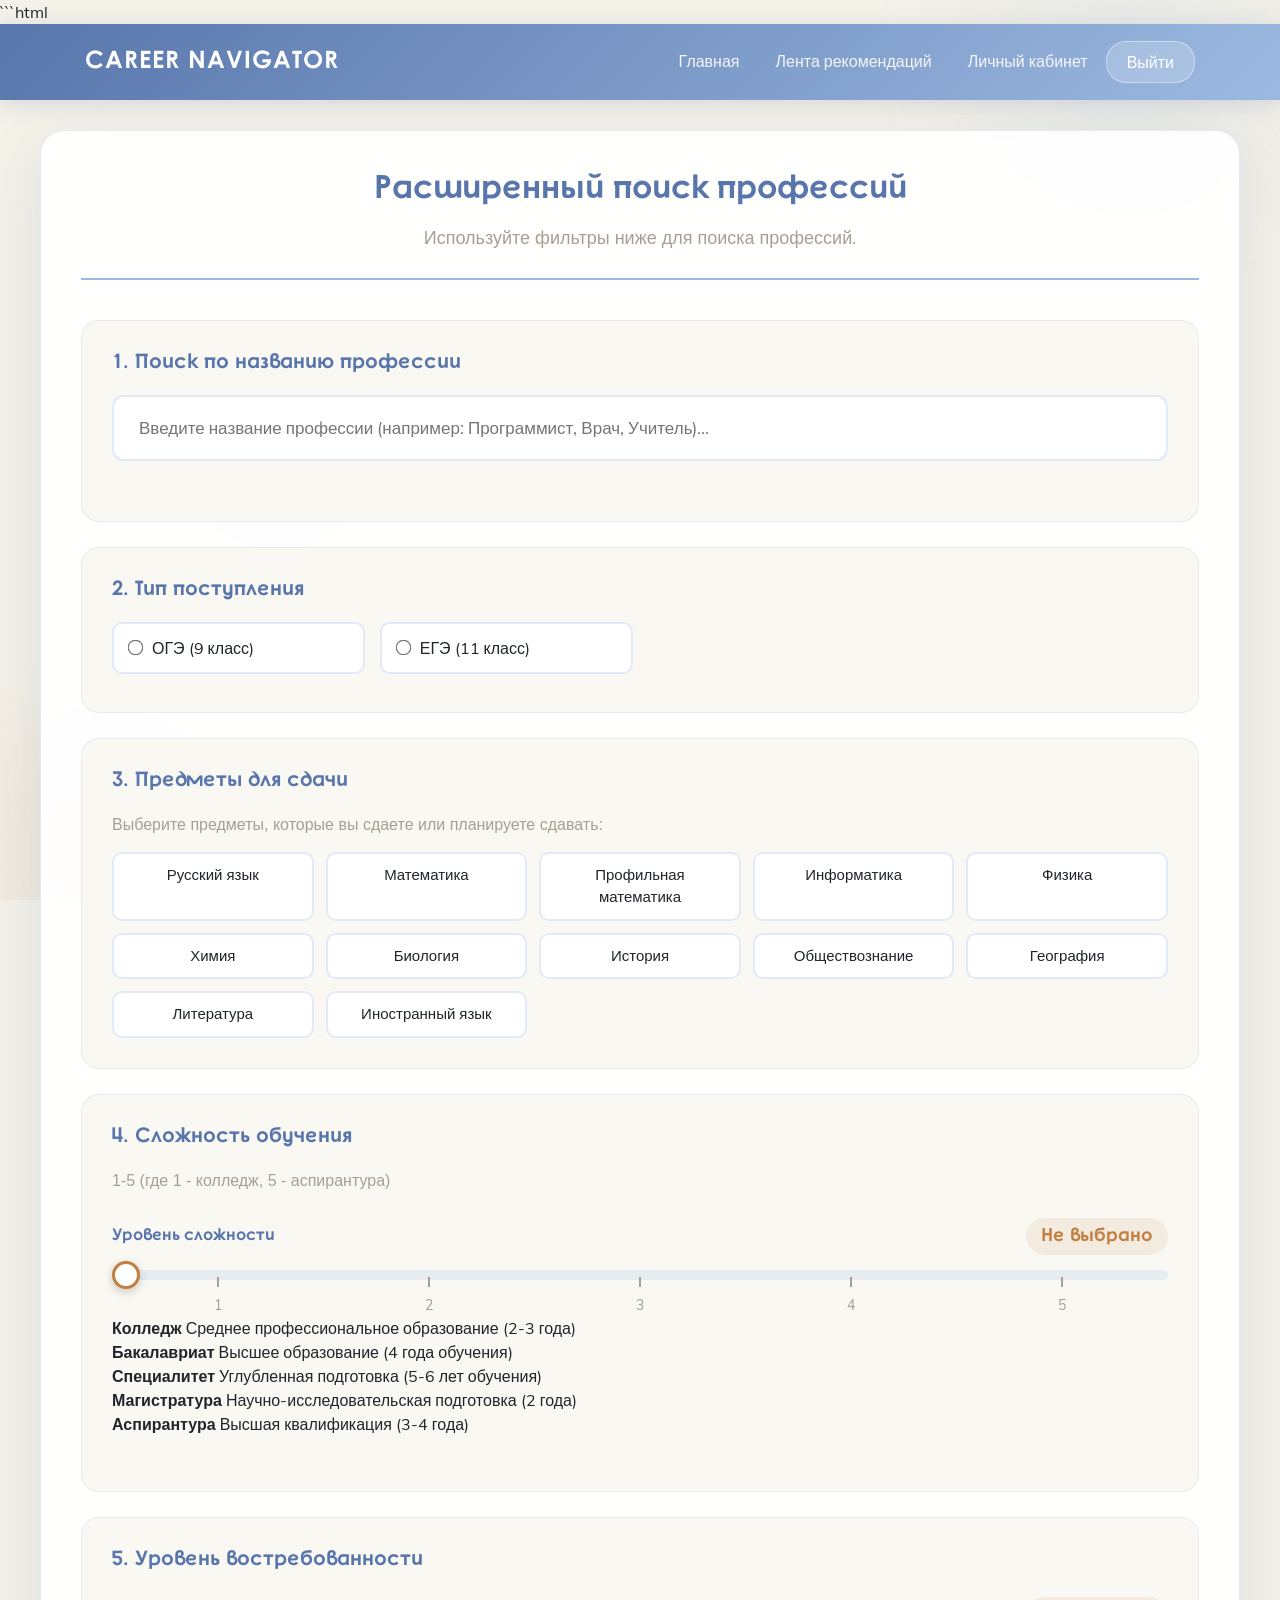
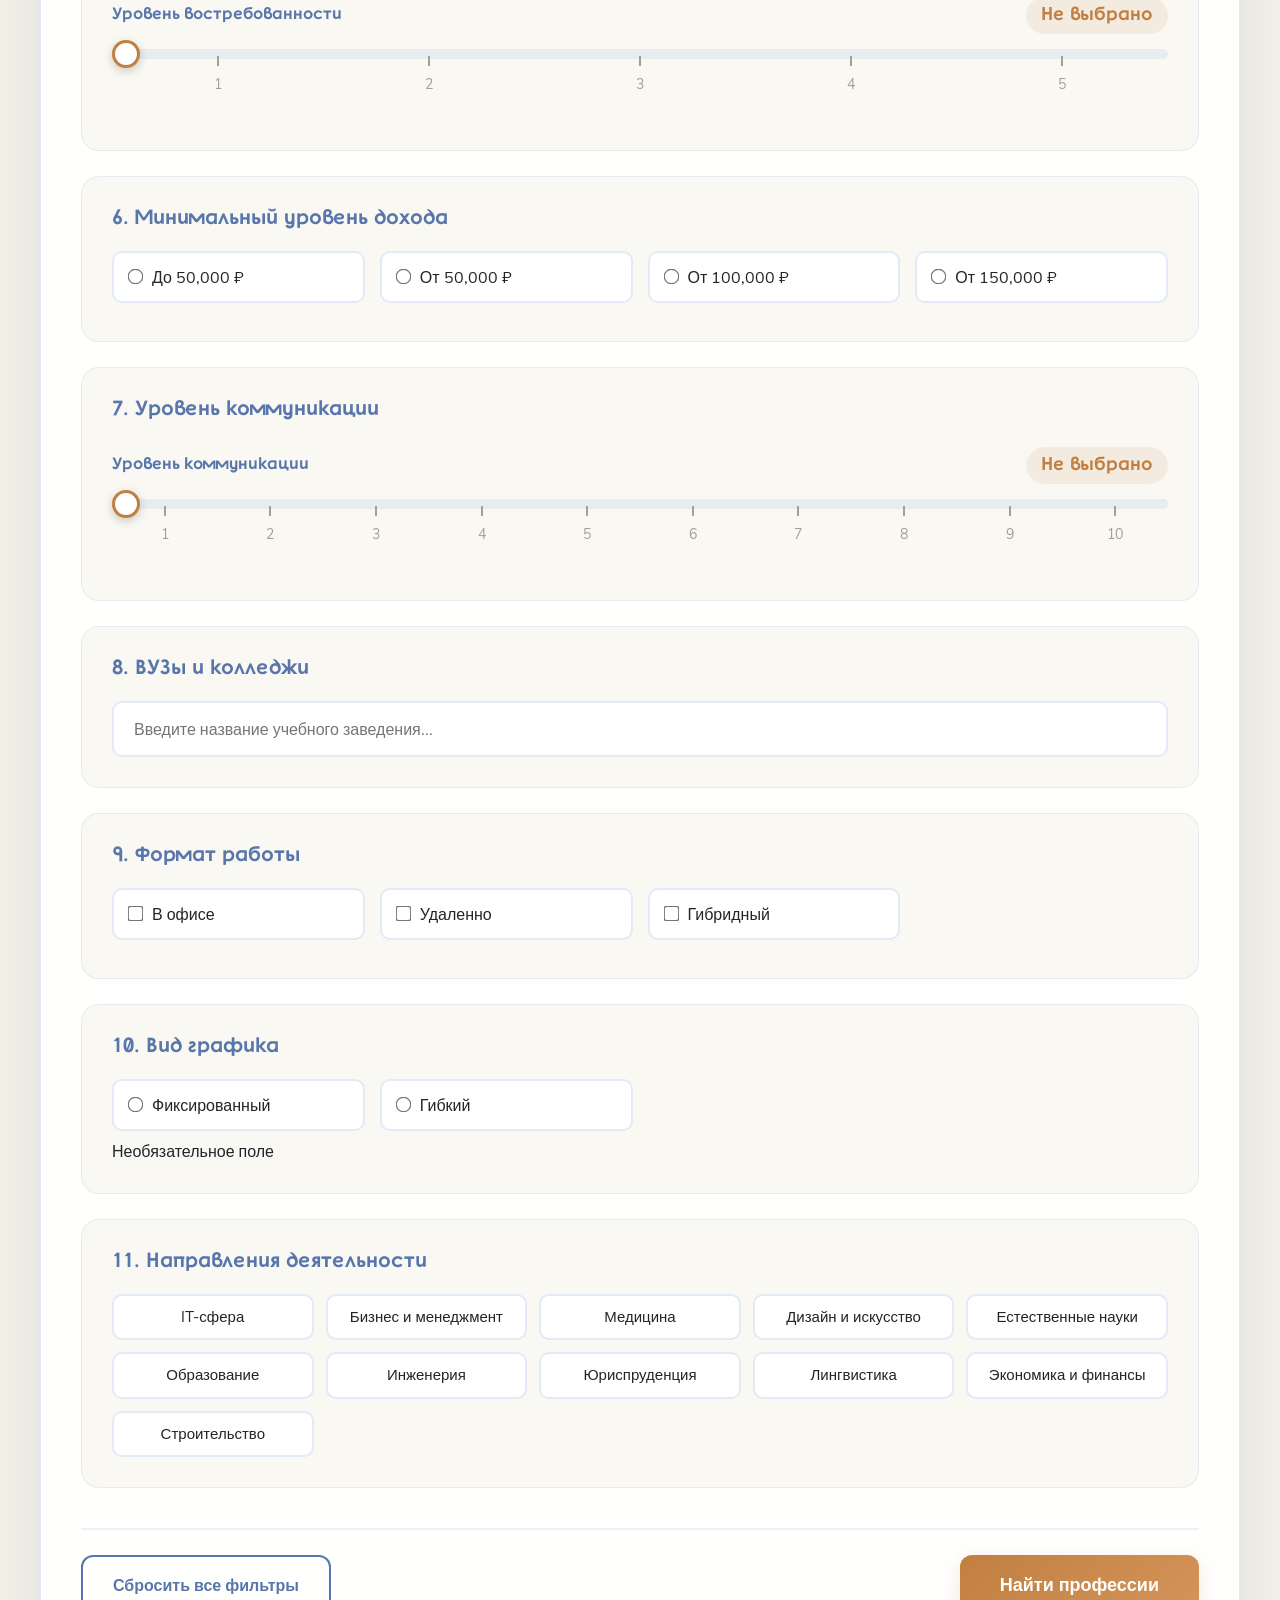
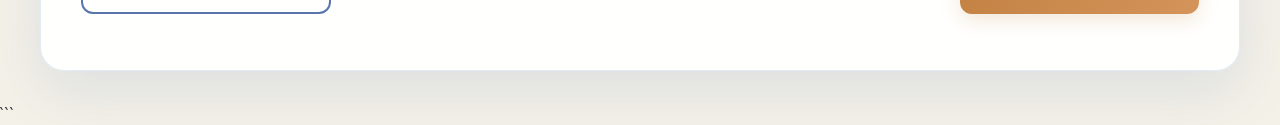
==== commit a6efdd9d: "Update index.html" ====
--- a/index.html
+++ b/index.html
@@ -1,10 +1,64 @@
+```html
 <!DOCTYPE html>
 <html lang="ru">
 <head>
     <meta charset="UTF-8">
+    <meta name="viewport" content="width=device-width, initial-scale=1.0, maximum-scale=1.0, user-scalable=yes">
     <title>Расширенный поиск профессий - Career Navigator</title>
     <link rel="stylesheet" href="https://stackpath.bootstrapcdn.com/bootstrap/4.4.1/css/bootstrap.min.css">
     <link rel="stylesheet" href="style3.css">
+    <style>
+        /* Адаптивные правки только для блока сложности обучения */
+        @media (max-width: 768px) {
+            .difficulty-labels {
+                display: flex;
+                flex-direction: column;
+                gap: 8px;
+                margin-top: 15px;
+            }
+            .difficulty-label {
+                background: rgba(255,255,255,0.8);
+                border: 1px solid rgba(155, 185, 224, 0.3);
+                border-radius: 12px;
+                padding: 12px 15px;
+                cursor: pointer;
+                transition: all 0.2s;
+                font-size: 15px;
+                line-height: 1.4;
+                width: 100%;
+                box-sizing: border-box;
+            }
+            .difficulty-label.active {
+                background: rgba(155, 185, 224, 0.2);
+                border-color: var(--cornflower-blue);
+                box-shadow: 0 2px 8px rgba(89,118,172,0.2);
+            }
+            .difficulty-label strong {
+                color: var(--cornflower-blue);
+                display: block;
+                margin-bottom: 4px;
+                font-size: 16px;
+            }
+            .difficulty-label br {
+                display: none;
+            }
+            /* Компактное описание */
+            .difficulty-label span {
+                color: var(--shadowed-lace);
+                font-size: 14px;
+            }
+            /* Подписи под шкалой (цифры) оставляем */
+            .career-scale-marks {
+                display: flex;
+                justify-content: space-between;
+                padding: 0 5px;
+                margin-top: 5px;
+            }
+        }
+
+        /* Остальные стили (не трогаем) */
+        .career-search-container { /* ваш существующий контейнер */ }
+    </style>
 </head>
 <body class="career-body">
     <!-- Навигация -->
@@ -53,9 +107,7 @@
         <form id="careerSearchForm">
             <!-- 1. Поиск по названию профессии -->
             <div class="career-filter-section">
-                <h3 class="career-filter-title">
-                    1. Поиск по названию профессии
-                </h3>
+                <h3 class="career-filter-title">1. Поиск по названию профессии</h3>
                 <div class="career-search-name">
                     <input type="text"
                            class="career-search-input"
@@ -63,36 +115,26 @@
                            id="professionName"
                            placeholder="Введите название профессии (например: Программист, Врач, Учитель)...">
                 </div>
-
             </div>
 
             <!-- 2. Тип поступления -->
             <div class="career-filter-section">
-                <h3 class="career-filter-title">
-                    2. Тип поступления
-                </h3>
+                <h3 class="career-filter-title">2. Тип поступления</h3>
                 <div class="career-options-grid">
                     <label class="career-option-label">
-                        <input type="radio" name="admission_type" value="ОГЭ">
-                        ОГЭ (9 класс)
-                    </label>
-                    <label class="career-option-label">
-                        <input type="radio" name="admission_type" value="ЕГЭ">
-                        ЕГЭ (11 класс)
-                    </label>
-                </div>
-
+                        <input type="radio" name="admission_type" value="ОГЭ"> ОГЭ (9 класс)
+                    </label>
+                    <label class="career-option-label">
+                        <input type="radio" name="admission_type" value="ЕГЭ"> ЕГЭ (11 класс)
+                    </label>
+                </div>
             </div>
 
             <!-- 3. Предметы для сдачи -->
             <div class="career-filter-section">
-                <h3 class="career-filter-title">
-                    3. Предметы для сдачи
-                </h3>
+                <h3 class="career-filter-title">3. Предметы для сдачи</h3>
                 <p style="color: var(--shadowed-lace); margin-bottom: 15px; font-family: 'Soyuz Grotesk', sans-serif;">Выберите предметы, которые вы сдаете или планируете сдавать:</p>
-
                 <div class="career-subjects-grid">
-                    <!-- Русские названия с большой буквы как в БД -->
                     <div class="career-subject-tag" data-subject="Русский язык">Русский язык</div>
                     <div class="career-subject-tag" data-subject="Математика">Математика</div>
                     <div class="career-subject-tag" data-subject="Профильная математика">Профильная математика</div>
@@ -106,14 +148,11 @@
                     <div class="career-subject-tag" data-subject="Литература">Литература</div>
                     <div class="career-subject-tag" data-subject="Иностранный язык">Иностранный язык</div>
                 </div>
-
-            </div>
-
-            <!-- 4. Сложность обучения (шкала 1-5) -->
-            <div class="career-filter-section">
-                <h3 class="career-filter-title">
-                    4. Сложность обучения
-                </h3>
+            </div>
+
+            <!-- 4. Сложность обучения (адаптировано для мобильных) -->
+            <div class="career-filter-section">
+                <h3 class="career-filter-title">4. Сложность обучения</h3>
                 <p style="color: var(--shadowed-lace); margin-bottom: 10px; font-family: 'Soyuz Grotesk', sans-serif;">
                     1-5 (где 1 - колледж, 5 - аспирантура)
                 </p>
@@ -134,40 +173,37 @@
                         <div class="career-scale-mark" data-value="4">4</div>
                         <div class="career-scale-mark" data-value="5">5</div>
                     </div>
-                    <!-- Подписи уровней сложности -->
+
+                    <!-- Адаптированные под мобильные подписи уровней сложности (как кнопки/слоты) -->
                     <div class="difficulty-labels">
                         <div class="difficulty-label" data-level="1">
-                            <strong>Колледж</strong><br>
-                            Среднее профессиональное<br>образование (2-3 года)
+                            <strong>Колледж</strong>
+                            <span>Среднее профессиональное образование (2-3 года)</span>
                         </div>
                         <div class="difficulty-label" data-level="2">
-                            <strong>Бакалавриат</strong><br>
-                            Высшее образование<br>(4 года обучения)
+                            <strong>Бакалавриат</strong>
+                            <span>Высшее образование (4 года обучения)</span>
                         </div>
                         <div class="difficulty-label" data-level="3">
-                            <strong>Специалитет</strong><br>
-                            Углубленная подготовка<br>(5-6 лет обучения)
+                            <strong>Специалитет</strong>
+                            <span>Углубленная подготовка (5-6 лет обучения)</span>
                         </div>
                         <div class="difficulty-label" data-level="4">
-                            <strong>Магистратура</strong><br>
-                            Научно-исследовательская<br>подготовка (2 года)
+                            <strong>Магистратура</strong>
+                            <span>Научно-исследовательская подготовка (2 года)</span>
                         </div>
                         <div class="difficulty-label" data-level="5">
-                            <strong>Аспирантура</strong><br>
-                            Высшая квалификация<br>(3-4 года)
+                            <strong>Аспирантура</strong>
+                            <span>Высшая квалификация (3-4 года)</span>
                         </div>
                     </div>
                     <input type="hidden" name="difficulty" id="difficultyValue" value="">
                 </div>
-
-            </div>
-
-            <!-- 5. Уровень востребованности (шкала 1-5) -->
-            <div class="career-filter-section">
-                <h3 class="career-filter-title">
-                    5. Уровень востребованности
-                </h3>
-
+            </div>
+
+            <!-- 5. Уровень востребованности -->
+            <div class="career-filter-section">
+                <h3 class="career-filter-title">5. Уровень востребованности</h3>
                 <div class="career-scale-container">
                     <div class="career-scale-header">
                         <div class="career-scale-label">Уровень востребованности</div>
@@ -186,41 +222,30 @@
                     </div>
                     <input type="hidden" name="demand" id="demandValue" value="">
                 </div>
-
             </div>
 
             <!-- 6. Минимальный уровень дохода -->
             <div class="career-filter-section">
-                <h3 class="career-filter-title">
-                    6. Минимальный уровень дохода
-                </h3>
+                <h3 class="career-filter-title">6. Минимальный уровень дохода</h3>
                 <div class="career-options-grid">
                     <label class="career-option-label">
-                        <input type="radio" name="salary" value="0-50000">
-                        До 50,000 ₽
-                    </label>
-                    <label class="career-option-label">
-                        <input type="radio" name="salary" value="50000-100000">
-                        От 50,000 ₽
-                    </label>
-                    <label class="career-option-label">
-                        <input type="radio" name="salary" value="100000-150000">
-                        От 100,000 ₽
-                    </label>
-                    <label class="career-option-label">
-                        <input type="radio" name="salary" value="150000">
-                        От 150,000 ₽
-                    </label>
-                </div>
-
-            </div>
-
-            <!-- 7. Уровень коммуникации (шкала 1-10) -->
-            <div class="career-filter-section">
-                <h3 class="career-filter-title">
-                    7. Уровень коммуникации
-                </h3>
-
+                        <input type="radio" name="salary" value="0-50000"> До 50,000 ₽
+                    </label>
+                    <label class="career-option-label">
+                        <input type="radio" name="salary" value="50000-100000"> От 50,000 ₽
+                    </label>
+                    <label class="career-option-label">
+                        <input type="radio" name="salary" value="100000-150000"> От 100,000 ₽
+                    </label>
+                    <label class="career-option-label">
+                        <input type="radio" name="salary" value="150000"> От 150,000 ₽
+                    </label>
+                </div>
+            </div>
+
+            <!-- 7. Уровень коммуникации -->
+            <div class="career-filter-section">
+                <h3 class="career-filter-title">7. Уровень коммуникации</h3>
                 <div class="career-scale-container career-scale-10">
                     <div class="career-scale-header">
                         <div class="career-scale-label">Уровень коммуникации</div>
@@ -244,60 +269,41 @@
                     </div>
                     <input type="hidden" name="communication" id="communicationValue" value="">
                 </div>
-
             </div>
 
             <!-- 8. ВУЗы и колледжи -->
             <div class="career-filter-section">
-                <h3 class="career-filter-title">
-                    8. ВУЗы и колледжи
-                </h3>
+                <h3 class="career-filter-title">8. ВУЗы и колледжи</h3>
                 <div class="career-input-group">
-                    <input type="text"
-                           id="institutionSearch"
-                           name="institution_search"
-                           placeholder="Введите название учебного заведения...">
-                </div>
-
+                    <input type="text" id="institutionSearch" name="institution_search" placeholder="Введите название учебного заведения...">
+                </div>
             </div>
 
             <!-- 9. Формат работы -->
             <div class="career-filter-section">
-                <h3 class="career-filter-title">
-                    9. Формат работы
-                </h3>
+                <h3 class="career-filter-title">9. Формат работы</h3>
                 <div class="career-options-grid">
-                    <!-- Русские названия с большой буквы как в БД -->
-                    <label class="career-option-label">
-                        <input type="checkbox" name="work_format[]" value="Офис">
-                        В офисе
-                    </label>
-                    <label class="career-option-label">
-                        <input type="checkbox" name="work_format[]" value="Удаленно">
-                        Удаленно
-                    </label>
-                    <label class="career-option-label">
-                        <input type="checkbox" name="work_format[]" value="Гибридный">
-                        Гибридный
-                    </label>
-                </div>
-
+                    <label class="career-option-label">
+                        <input type="checkbox" name="work_format[]" value="Офис"> В офисе
+                    </label>
+                    <label class="career-option-label">
+                        <input type="checkbox" name="work_format[]" value="Удаленно"> Удаленно
+                    </label>
+                    <label class="career-option-label">
+                        <input type="checkbox" name="work_format[]" value="Гибридный"> Гибридный
+                    </label>
+                </div>
             </div>
 
             <!-- 10. Вид графика -->
             <div class="career-filter-section">
-                <h3 class="career-filter-title">
-                    10. Вид графика
-                </h3>
+                <h3 class="career-filter-title">10. Вид графика</h3>
                 <div class="career-options-grid">
-                    <!-- Русские названия с большой буквы как в БД -->
-                    <label class="career-option-label">
-                        <input type="radio" name="schedule" value="Фиксированный">
-                        Фиксированный
-                    </label>
-                    <label class="career-option-label">
-                        <input type="radio" name="schedule" value="Гибкий">
-                        Гибкий
+                    <label class="career-option-label">
+                        <input type="radio" name="schedule" value="Фиксированный"> Фиксированный
+                    </label>
+                    <label class="career-option-label">
+                        <input type="radio" name="schedule" value="Гибкий"> Гибкий
                     </label>
                 </div>
                 <div class="optional-note">Необязательное поле</div>
@@ -305,11 +311,8 @@
 
             <!-- 11. Направления деятельности -->
             <div class="career-filter-section">
-                <h3 class="career-filter-title">
-                    11. Направления деятельности
-                </h3>
+                <h3 class="career-filter-title">11. Направления деятельности</h3>
                 <div class="career-subjects-grid">
-                    <!-- Русские названия с большой буквы как в БД -->
                     <div class="career-subject-tag" data-direction="IT-сфера">IT-сфера</div>
                     <div class="career-subject-tag" data-direction="Бизнес и менеджмент">Бизнес и менеджмент</div>
                     <div class="career-subject-tag" data-direction="Медицина">Медицина</div>
@@ -322,67 +325,54 @@
                     <div class="career-subject-tag" data-direction="Экономика и финансы">Экономика и финансы</div>
                     <div class="career-subject-tag" data-direction="Строительство">Строительство</div>
                 </div>
-
             </div>
 
             <!-- Кнопки управления -->
             <div class="career-search-controls">
-                <button type="button" class="career-btn-reset" id="resetFilters">
-                    Сбросить все фильтры
-                </button>
-                <button type="submit" class="career-btn-search">
-                    Найти профессии
-                </button>
+                <button type="button" class="career-btn-reset" id="resetFilters">Сбросить все фильтры</button>
+                <button type="submit" class="career-btn-search">Найти профессии</button>
             </div>
         </form>
     </div>
 
-    <!-- JavaScript для работы интерфейса -->
+    <!-- JavaScript (без изменений логики, кроме адаптации для сенсорных экранов, но трогаем только блок сложности) -->
     <script>
         document.addEventListener('DOMContentLoaded', function() {
-            // Переменные
             let selectedSubjects = [];
             let selectedDirections = [];
 
-            // Обработка выбора предметов
+            // Предметы
             const subjectTags = document.querySelectorAll('.career-subject-tag[data-subject]');
             subjectTags.forEach(tag => {
                 tag.addEventListener('click', function() {
                     this.classList.toggle('selected');
-
-                    // Обновляем список выбранных предметов
                     selectedSubjects = Array.from(document.querySelectorAll('.career-subject-tag[data-subject].selected'))
                         .map(tag => tag.getAttribute('data-subject'));
                 });
             });
 
-            // Обработка выбора направлений
+            // Направления
             const directionTags = document.querySelectorAll('.career-subject-tag[data-direction]');
             directionTags.forEach(tag => {
                 tag.addEventListener('click', function() {
                     this.classList.toggle('selected');
-
-                    // Обновляем список выбранных направлений
                     selectedDirections = Array.from(document.querySelectorAll('.career-subject-tag[data-direction].selected'))
                         .map(tag => tag.getAttribute('data-direction'));
                 });
             });
 
-            // Обработка выбора опций
+            // Опции (radio/checkbox) стилизация
             const optionLabels = document.querySelectorAll('.career-option-label');
             optionLabels.forEach(label => {
                 const input = label.querySelector('input[type="checkbox"], input[type="radio"]');
                 if (input) {
-                    // Обработка изменения состояния
                     input.addEventListener('change', function() {
                         if (this.type === 'radio') {
-                            // Для radio кнопок убираем selected у всех в группе
                             const groupName = this.name;
                             document.querySelectorAll(`input[name="${groupName}"]`).forEach(radio => {
                                 radio.parentElement.classList.remove('selected');
                             });
                         }
-
                         if (this.checked) {
                             label.classList.add('selected');
                         } else {
@@ -392,7 +382,7 @@
                 }
             });
 
-            // Функции для работы со шкалами
+            // Универсальная функция для шкал (без изменений)
             function setupScale(scaleId, minValue, maxValue) {
                 const track = document.getElementById(`${scaleId}Track`);
                 const thumb = document.getElementById(`${scaleId}Thumb`);
@@ -402,120 +392,83 @@
 
                 if (!track || !thumb || !fill || !valueDisplay || !valueInput) return;
 
-                // Начальное значение - не выбрано
+                // Начальное значение
                 updateScalePosition(scaleId, '', minValue, maxValue);
-                if (scaleId === 'difficulty') {
-                    updateDifficultyLabels('');
-                }
 
                 let isDragging = false;
 
-                // Функция обновления позиции
                 function updateScalePosition(id, value, min, max) {
                     if (value === '') {
-                        // Сбрасываем позицию
                         document.getElementById(`${id}Thumb`).style.left = '0%';
                         document.getElementById(`${id}Fill`).style.width = '0%';
                         document.getElementById(`${id}ValueDisplay`).textContent = 'Не выбрано';
                         document.getElementById(`${id}Value`).value = '';
-
                         if (id === 'difficulty') {
-                            updateDifficultyLabels('');
+                            document.querySelectorAll('.difficulty-label').forEach(label => {
+                                label.classList.remove('active');
+                            });
                         }
                         return;
                     }
-
                     const percentage = ((value - min) / (max - min)) * 100;
-
-                    // Позиционируем ползунок точно по шкале
                     const thumbPosition = Math.max(0, Math.min(percentage, 100));
-
                     document.getElementById(`${id}Thumb`).style.left = `${thumbPosition}%`;
                     document.getElementById(`${id}Fill`).style.width = `${thumbPosition}%`;
                     document.getElementById(`${id}ValueDisplay`).textContent = value;
                     document.getElementById(`${id}Value`).value = value;
 
-                    // Обновляем подписи для сложности
                     if (id === 'difficulty') {
-                        updateDifficultyLabels(value);
+                        document.querySelectorAll('.difficulty-label').forEach(label => {
+                            label.classList.remove('active');
+                            const level = parseInt(label.getAttribute('data-level'));
+                            if (level === parseInt(value)) {
+                                label.classList.add('active');
+                            }
+                        });
                     }
                 }
 
-                // Функция обновления подписей сложности
-                function updateDifficultyLabels(value) {
-                    document.querySelectorAll('.difficulty-label').forEach(label => {
-                        label.classList.remove('active');
-                        const level = parseInt(label.getAttribute('data-level'));
-                        if (level === parseInt(value)) {
-                            label.classList.add('active');
-                        }
-                    });
-                }
-
-                // Функция расчета значения по позиции X
                 function calculateValue(clientX) {
                     const rect = track.getBoundingClientRect();
                     let x = clientX - rect.left;
-
-                    // Ограничиваем в пределах трека
                     x = Math.max(0, Math.min(x, rect.width));
-
-                    // Для дискретных значений (1-5, 1-10) делим шкалу на равные сегменты
                     const segmentWidth = rect.width / (maxValue - minValue + 1);
                     const segmentIndex = Math.floor((x + segmentWidth / 2) / segmentWidth);
-
                     let value = minValue + segmentIndex;
-
-                    // Ограничиваем значение
                     value = Math.max(minValue, Math.min(value, maxValue));
                     return value;
                 }
 
-                // Клик по меткам шкалы
+                // Клик по меткам
                 const marks = document.querySelectorAll(`#${scaleId}Track .career-scale-mark`);
                 marks.forEach(mark => {
                     mark.addEventListener('click', function(e) {
                         e.stopPropagation();
                         const value = parseInt(this.getAttribute('data-value'));
-                        if (!isNaN(value)) {
-                            updateScalePosition(scaleId, value, minValue, maxValue);
-                        }
+                        if (!isNaN(value)) updateScalePosition(scaleId, value, minValue, maxValue);
                     });
                 });
 
-                // Клик по подписям сложности
-                if (scaleId === 'difficulty') {
-                    document.querySelectorAll('.difficulty-label').forEach(label => {
-                        label.addEventListener('click', function() {
-                            const value = parseInt(this.getAttribute('data-level'));
-                            if (!isNaN(value)) {
-                                updateScalePosition(scaleId, value, minValue, maxValue);
-                            }
-                        });
-                    });
-                }
-
-                // Клик по треку для установки значения
+                // Клик по треку
                 track.addEventListener('click', function(e) {
                     const clientX = e.type.includes('touch') ? e.touches[0].clientX : e.clientX;
                     const value = calculateValue(clientX);
                     updateScalePosition(scaleId, value, minValue, maxValue);
                 });
 
-                // Клик по пустой области трека для сброса
+                // Двойной клик - сброс
                 track.addEventListener('dblclick', function(e) {
                     e.stopPropagation();
                     updateScalePosition(scaleId, '', minValue, maxValue);
                 });
 
-                // Обработчики событий для перетаскивания
+                // Перетаскивание
                 thumb.addEventListener('mousedown', function(e) {
                     e.preventDefault();
                     isDragging = true;
                     document.addEventListener('mousemove', onMouseMove);
                     document.addEventListener('mouseup', onMouseUp);
                 });
-
                 thumb.addEventListener('touchstart', function(e) {
                     e.preventDefault();
                     isDragging = true;
@@ -528,110 +481,90 @@
                     const value = calculateValue(e.clientX);
                     updateScalePosition(scaleId, value, minValue, maxValue);
                 }
-
                 function onTouchMove(e) {
                     if (!isDragging) return;
                     const clientX = e.touches[0].clientX;
                     const value = calculateValue(clientX);
                     updateScalePosition(scaleId, value, minValue, maxValue);
                 }
-
                 function onMouseUp() {
                     isDragging = false;
                     document.removeEventListener('mousemove', onMouseMove);
                     document.removeEventListener('mouseup', onMouseUp);
                 }
-
                 function onTouchEnd() {
                     isDragging = false;
                     document.removeEventListener('touchmove', onTouchMove);
                     document.removeEventListener('touchend', onTouchEnd);
                 }
-
-                // Предотвращаем выделение при перетаскивании
-                thumb.addEventListener('dragstart', function(e) {
-                    e.preventDefault();
-                });
+                thumb.addEventListener('dragstart', (e) => e.preventDefault());
             }
 
             // Настройка шкал
-            setupScale('difficulty', 1, 5); // Сложность обучения 1-5
-            setupScale('demand', 1, 5); // Востребованность 1-5
-            setupScale('communication', 1, 10); // Коммуникация 1-10
-
-            // Функция сбора данных для отправки (в статической версии просто сохраняем в localStorage)
+            setupScale('difficulty', 1, 5);
+            setupScale('demand', 1, 5);
+            setupScale('communication', 1, 10);
+
+            // Добавляем обработчики на адаптированные подписи сложности (как слоты)
+            document.querySelectorAll('.difficulty-label').forEach(label => {
+                label.addEventListener('click', function() {
+                    const level = this.getAttribute('data-level');
+                    if (level) {
+                        const value = parseInt(level);
+                        // Обновляем шкалу difficulty программно
+                        const scaleId = 'difficulty';
+                        const min = 1, max = 5;
+                        const thumb = document.getElementById(`${scaleId}Thumb`);
+                        const fill = document.getElementById(`${scaleId}Fill`);
+                        const valueDisplay = document.getElementById(`${scaleId}ValueDisplay`);
+                        const valueInput = document.getElementById(`${scaleId}Value`);
+
+                        const percentage = ((value - min) / (max - min)) * 100;
+                        thumb.style.left = `${percentage}%`;
+                        fill.style.width = `${percentage}%`;
+                        valueDisplay.textContent = value;
+                        valueInput.value = value;
+
+                        // Активируем нужную подпись
+                        document.querySelectorAll('.difficulty-label').forEach(l => l.classList.remove('active'));
+                        this.classList.add('active');
+                    }
+                });
+            });
+
+            // Сбор данных формы
             function collectSearchData() {
-                // 1. Поиск по названию
                 const query = document.getElementById('professionName').value.trim() || undefined;
-
-                // 2. Тип поступления
-                let admission_type = undefined;
-                const admission_type_radio = document.querySelector('input[name="admission_type"]:checked');
-                if (admission_type_radio) {
-                    admission_type = admission_type_radio.value; // Уже "ОГЭ" или "ЕГЭ"
-                }
-
-                // 3. Предметы
+                let admission_type = document.querySelector('input[name="admission_type"]:checked')?.value || undefined;
                 const subjects = selectedSubjects.length > 0 ? selectedSubjects : undefined;
-
-                // 4. Направления деятельности
                 const directions = selectedDirections.length > 0 ? selectedDirections : undefined;
-
-                // 5. Формат работы
-                const work_formats = Array.from(
-                    document.querySelectorAll('input[name="work_format[]"]:checked')
-                ).map(cb => cb.value);
+                const work_formats = Array.from(document.querySelectorAll('input[name="work_format[]"]:checked')).map(cb => cb.value);
                 const work_formats_filter = work_formats.length > 0 ? work_formats : undefined;
-
-                // 6. График работы
                 let schedules = undefined;
                 const schedule_radio = document.querySelector('input[name="schedule"]:checked');
-                if (schedule_radio) {
-                    schedules = [schedule_radio.value];
-                }
-
-                // 7. Сложность обучения
+                if (schedule_radio) schedules = [schedule_radio.value];
+
                 let difficulty_level = undefined;
                 const difficultyValue = document.getElementById('difficultyValue').value;
                 if (difficultyValue) {
-                    const difficultyMap = {
-                        '1': 'Колледж',
-                        '2': 'Бакалавриат',
-                        '3': 'Специалитет',
-                        '4': 'Магистратура',
-                        '5': 'Аспирантура'
-                    };
+                    const difficultyMap = { '1':'Колледж', '2':'Бакалавриат', '3':'Специалитет', '4':'Магистратура', '5':'Аспирантура' };
                     difficulty_level = difficultyMap[difficultyValue];
                 }
 
-                // 8. Поиск по учебному заведению
                 const institution_query = document.getElementById('institutionSearch').value.trim() || undefined;
-
-                // 9. Минимальный уровень востребованности
                 let demand_min = undefined;
                 const demandValue = document.getElementById('demandValue').value;
-                if (demandValue) {
-                    demand_min = parseInt(demandValue);
-                }
-
-                // 10. Минимальный уровень дохода
+                if (demandValue) demand_min = parseInt(demandValue);
+
                 let salary_min = undefined;
                 const salary_radio = document.querySelector('input[name="salary"]:checked');
-                if (salary_radio) {
-                    salary_min = parseInt(salary_radio.value);
-                }
-
-                // 11. Минимальный уровень коммуникации
+                if (salary_radio) salary_min = parseInt(salary_radio.value);
+
                 let communication_min = undefined;
                 const communicationValue = document.getElementById('communicationValue').value;
-                if (communicationValue) {
-                    communication_min = parseInt(communicationValue);
-                }
-
-                // Собираем все фильтры в один объект
+                if (communicationValue) communication_min = parseInt(communicationValue);
+
                 const filters = {};
-
-                // Добавляем только те поля, которые имеют значения
                 if (query) filters.query = query;
                 if (admission_type) filters.admission_type = admission_type;
                 if (subjects) filters.subjects = subjects;
@@ -647,150 +580,61 @@
                 return filters;
             }
 
-            // Обработчик формы поиска
+            // Отправка формы (демо-режим)
             document.getElementById('careerSearchForm').addEventListener('submit', async function(e) {
                 e.preventDefault();
-
-                // Показываем индикатор загрузки
                 showLoadingIndicator();
 
                 try {
-                    // Собираем данные для отправки
                     const searchData = collectSearchData();
-
-                    console.log('Выбранные фильтры:', searchData);
-
-                    // Проверяем, что хотя бы один фильтр выбран
+                    console.log('Фильтры:', searchData);
+
                     if (Object.keys(searchData).length === 0) {
                         hideLoadingIndicator();
                         alert('Пожалуйста, выберите хотя бы один критерий для поиска!');
                         return;
                     }
 
-                    // В статической версии используем демо-данные
                     setTimeout(() => {
-                        // Демо-данные для результатов поиска
                         const demoResults = [
-                            {
-                                id: 1,
-                                name: "Веб-разработчик",
-                                directions: ["Информационные технологии"],
-                                salary_min: 80000,
-                                salary_max: 250000,
-                                difficulty_level: "бакалавриат",
-                                demand_level: 5,
-                                communication_level: 4,
-                                description: "Веб-разработчик занимается созданием и поддержкой веб-сайтов и веб-приложений.",
-                                subjects: ["Информатика", "Математика", "Английский язык"],
-                                work_formats: ["Удаленная работа", "Офис", "Фриланс"],
-                                schedules: ["Полный день", "Гибкий график"],
-                                admission_type: "ЕГЭ",
-                                institutions: [
-                                    { name: "МГУ им. Ломоносова", type: "Университет" },
-                                    { name: "МФТИ", type: "Институт" }
-                                ]
-                            },
-                            {
-                                id: 2,
-                                name: "Психолог",
-                                directions: ["Психология"],
-                                salary_min: 50000,
-                                salary_max: 150000,
-                                difficulty_level: "магистратура",
-                                demand_level: 4,
-                                communication_level: 9,
-                                description: "Психолог изучает психические процессы и поведение человека.",
-                                subjects: ["Биология", "Обществознание", "Русский язык"],
-                                work_formats: ["Офис", "Частная практика"],
-                                schedules: ["Полный день", "Гибкий график"],
-                                admission_type: "ЕГЭ",
-                                institutions: [
-                                    { name: "МГППУ", type: "Университет" },
-                                    { name: "СПбГУ", type: "Университет" }
-                                ]
-                            },
-                            {
-                                id: 3,
-                                name: "Инженер-конструктор",
-                                directions: ["Инженерия"],
-                                salary_min: 60000,
-                                salary_max: 180000,
-                                difficulty_level: "специалитет",
-                                demand_level: 5,
-                                communication_level: 3,
-                                description: "Инженер-конструктор разрабатывает чертежи и проекты различных изделий.",
-                                subjects: ["Физика", "Математика", "Черчение"],
-                                work_formats: ["Офис", "Производство"],
-                                schedules: ["Полный день"],
-                                admission_type: "ЕГЭ",
-                                institutions: [
-                                    { name: "МГТУ им. Баумана", type: "Университет" },
-                                    { name: "СПбПУ", type: "Политехнический университет" }
-                                ]
-                            }
+                            { id:1, name:"Веб-разработчик", admission_type:"ЕГЭ", difficulty_level:"бакалавриат", demand_level:5, communication_level:4 },
+                            { id:2, name:"Психолог", admission_type:"ЕГЭ", difficulty_level:"магистратура", demand_level:4, communication_level:9 },
+                            { id:3, name:"Инженер-конструктор", admission_type:"ЕГЭ", difficulty_level:"специалитет", demand_level:5, communication_level:3 }
                         ];
 
-                        // Фильтруем результаты (простая симуляция)
                         let filteredResults = demoResults;
-
                         if (searchData.query) {
-                            filteredResults = filteredResults.filter(p =>
-                                p.name.toLowerCase().includes(searchData.query.toLowerCase())
-                            );
-                        }
-
+                            filteredResults = filteredResults.filter(p => p.name.toLowerCase().includes(searchData.query.toLowerCase()));
+                        }
                         if (searchData.admission_type) {
-                            filteredResults = filteredResults.filter(p =>
-                                p.admission_type === searchData.admission_type
-                            );
-                        }
-
+                            filteredResults = filteredResults.filter(p => p.admission_type === searchData.admission_type);
+                        }
                         if (searchData.difficulty_level) {
-                            filteredResults = filteredResults.filter(p =>
-                                p.difficulty_level === searchData.difficulty_level.toLowerCase()
-                            );
-                        }
-
+                            filteredResults = filteredResults.filter(p => p.difficulty_level === searchData.difficulty_level.toLowerCase());
+                        }
                         if (searchData.demand_min) {
-                            filteredResults = filteredResults.filter(p =>
-                                (p.demand_level || 0) >= searchData.demand_min
-                            );
-                        }
-
+                            filteredResults = filteredResults.filter(p => (p.demand_level || 0) >= searchData.demand_min);
+                        }
                         if (searchData.communication_min) {
-                            filteredResults = filteredResults.filter(p =>
-                                (p.communication_level || 0) >= searchData.communication_min
-                            );
-                        }
-
-                        // Скрываем индикатор загрузки
+                            filteredResults = filteredResults.filter(p => (p.communication_level || 0) >= searchData.communication_min);
+                        }
+
                         hideLoadingIndicator();
 
-                        // Проверяем, есть ли результаты
                         if (filteredResults.length === 0) {
                             alert('По вашему запросу ничего не найдено. Попробуйте изменить критерии поиска.');
                             return;
                         }
 
-                        // Сохраняем результаты в localStorage
                         localStorage.setItem('lastSearchResults', JSON.stringify(filteredResults));
-
-                        // Переходим на страницу результатов
                         window.location.href = 'search_results.html';
-
-                    }, 1500); // Имитация задержки поиска
-
+                    }, 1500);
                 } catch (error) {
-                    // Скрываем индикатор загрузки
                     hideLoadingIndicator();
-
-                    // Показываем пользователю понятную ошибку
-                    console.error('Ошибка поиска:', error);
                     alert(`Ошибка при поиске: ${error.message}`);
                 }
             });
 
-            // Функция показа индикатора загрузки
             function showLoadingIndicator() {
                 const overlay = document.createElement('div');
                 overlay.className = 'loading-overlay';
@@ -800,77 +644,42 @@
                     <h3 style="color: var(--cornflower-blue); margin-bottom: 10px; font-family: 'Soyuz Grotesk', sans-serif;">
                         Ищем подходящие профессии...
                     </h3>
-                    <p style="color: var(--shadowed-lace); text-align: center; max-width: 400px;">
-                        Это может занять несколько секунд. Мы анализируем ваши критерии и подбираем наиболее подходящие варианты.
-                    </p>
                 `;
                 document.body.appendChild(overlay);
             }
 
             function hideLoadingIndicator() {
                 const overlay = document.getElementById('loadingOverlay');
-                if (overlay) {
-                    overlay.remove();
-                }
+                if (overlay) overlay.remove();
             }
 
             // Сброс фильтров
             document.getElementById('resetFilters').addEventListener('click', function() {
-                // Сброс чекбоксов
-                document.querySelectorAll('input[type="checkbox"]').forEach(cb => {
-                    cb.checked = false;
-                    cb.parentElement.classList.remove('selected');
-                });
-
-                // Сброс radio кнопок
-                document.querySelectorAll('input[type="radio"]').forEach(radio => {
-                    radio.checked = false;
-                    radio.parentElement.classList.remove('selected');
-                });
-
-                // Сброс выбранных предметов и направлений
-                document.querySelectorAll('.career-subject-tag').forEach(tag => {
-                    tag.classList.remove('selected');
-                });
-
-                // Сброс полей ввода
+                document.querySelectorAll('input[type="checkbox"]').forEach(cb => { cb.checked = false; cb.parentElement.classList.remove('selected'); });
+                document.querySelectorAll('input[type="radio"]').forEach(radio => { radio.checked = false; radio.parentElement.classList.remove('selected'); });
+                document.querySelectorAll('.career-subject-tag').forEach(tag => tag.classList.remove('selected'));
                 document.getElementById('professionName').value = '';
                 document.getElementById('institutionSearch').value = '';
-
-                // Сброс переменных
                 selectedSubjects = [];
                 selectedDirections = [];
 
-                // Сброс шкал
-                const difficultyScale = document.getElementById('difficultyValue');
-                const demandScale = document.getElementById('demandValue');
-                const communicationScale = document.getElementById('communicationValue');
-
-                if (difficultyScale) difficultyScale.value = '';
-                if (demandScale) demandScale.value = '';
-                if (communicationScale) communicationScale.value = '';
-
-                // Сброс отображения шкал
-                document.getElementById('difficultyValueDisplay').textContent = 'Не выбрано';
-                document.getElementById('demandValueDisplay').textContent = 'Не выбрано';
-                document.getElementById('communicationValueDisplay').textContent = 'Не выбрано';
-
-                document.getElementById('difficultyThumb').style.left = '0%';
-                document.getElementById('difficultyFill').style.width = '0%';
-                document.getElementById('demandThumb').style.left = '0%';
-                document.getElementById('demandFill').style.width = '0%';
-                document.getElementById('communicationThumb').style.left = '0%';
-                document.getElementById('communicationFill').style.width = '0%';
-
-                // Сброс подписей сложности
-                document.querySelectorAll('.difficulty-label').forEach(label => {
-                    label.classList.remove('active');
-                });
-
+                ['difficulty','demand','communication'].forEach(id => {
+                    const el = document.getElementById(id+'Value');
+                    if (el) el.value = '';
+                    const disp = document.getElementById(id+'ValueDisplay');
+                    if (disp) disp.textContent = 'Не выбрано';
+                    const thumb = document.getElementById(id+'Thumb');
+                    if (thumb) thumb.style.left = '0%';
+                    const fill = document.getElementById(id+'Fill');
+                    if (fill) fill.style.width = '0%';
+                });
+
+                document.querySelectorAll('.difficulty-label').forEach(l => l.classList.remove('active'));
                 alert('Все фильтры сброшены!');
             });
         });
     </script>
 </body>
-
 </html>
+```
+
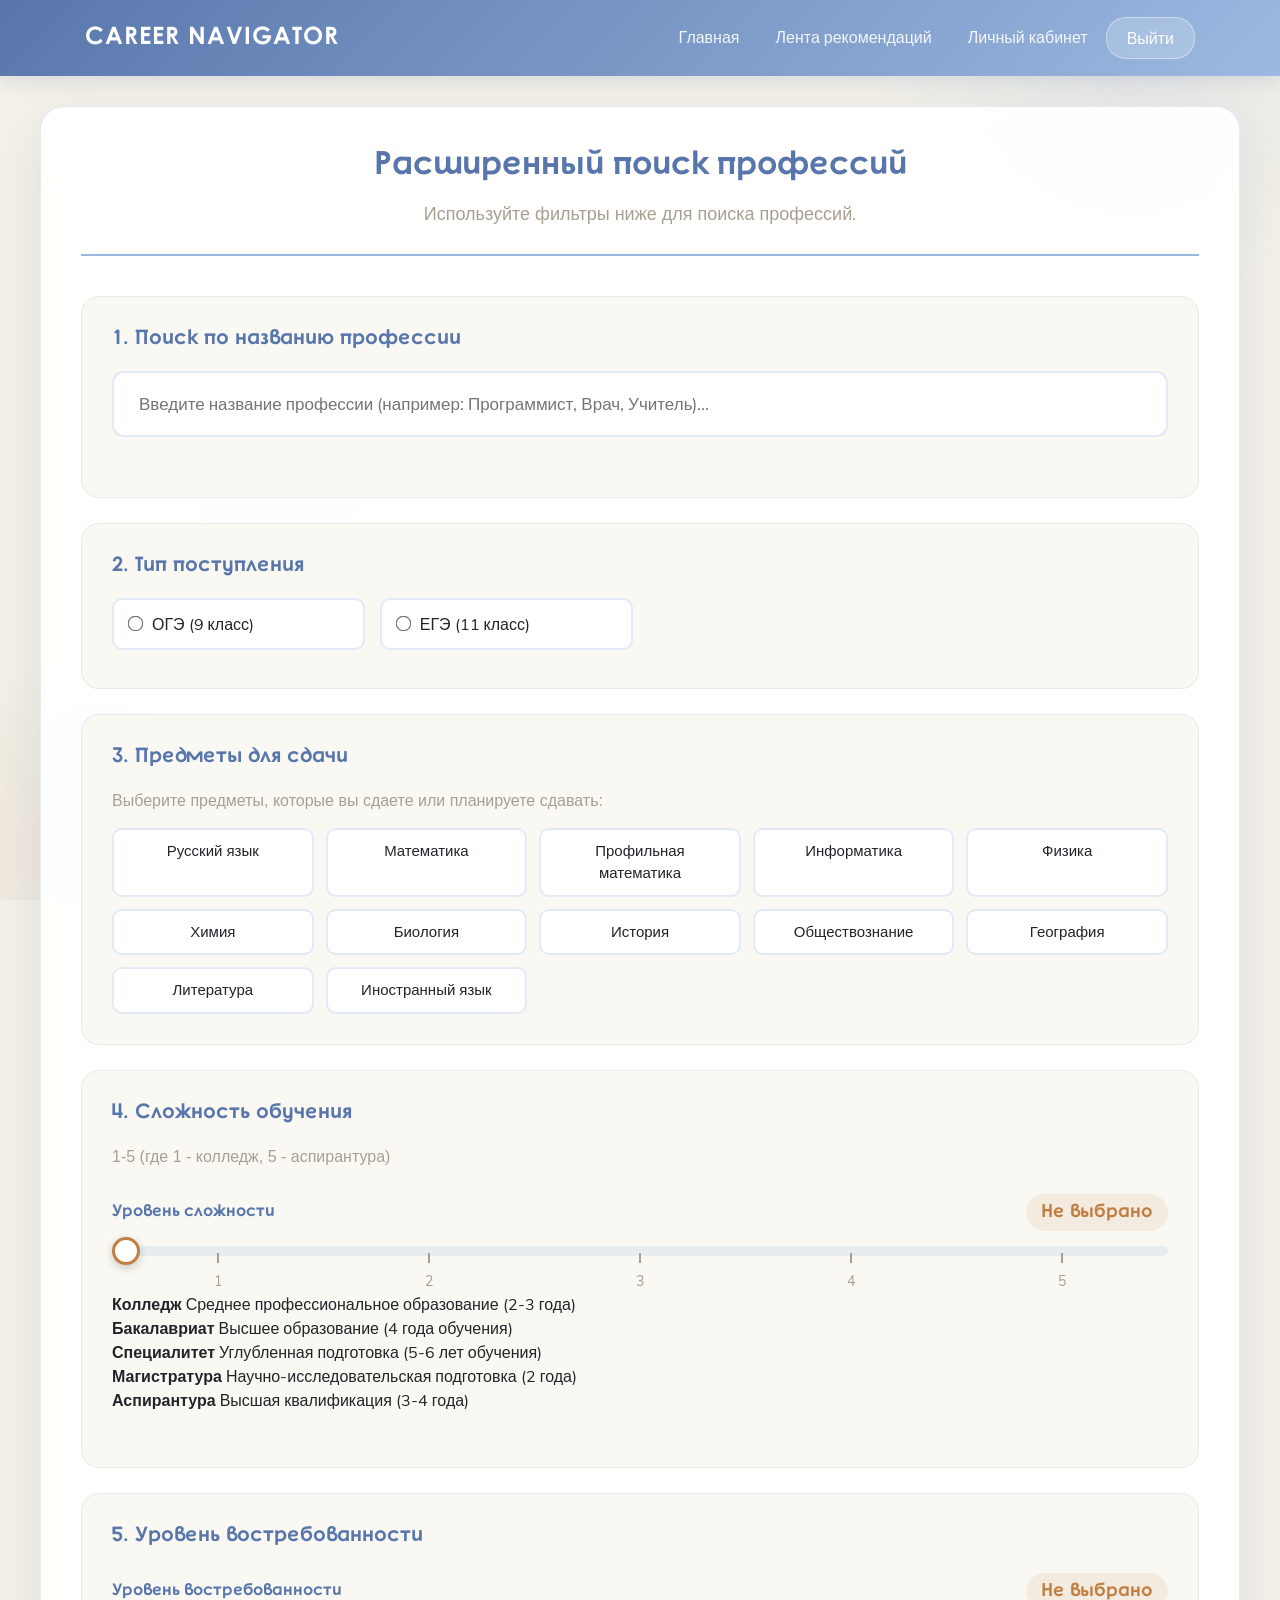
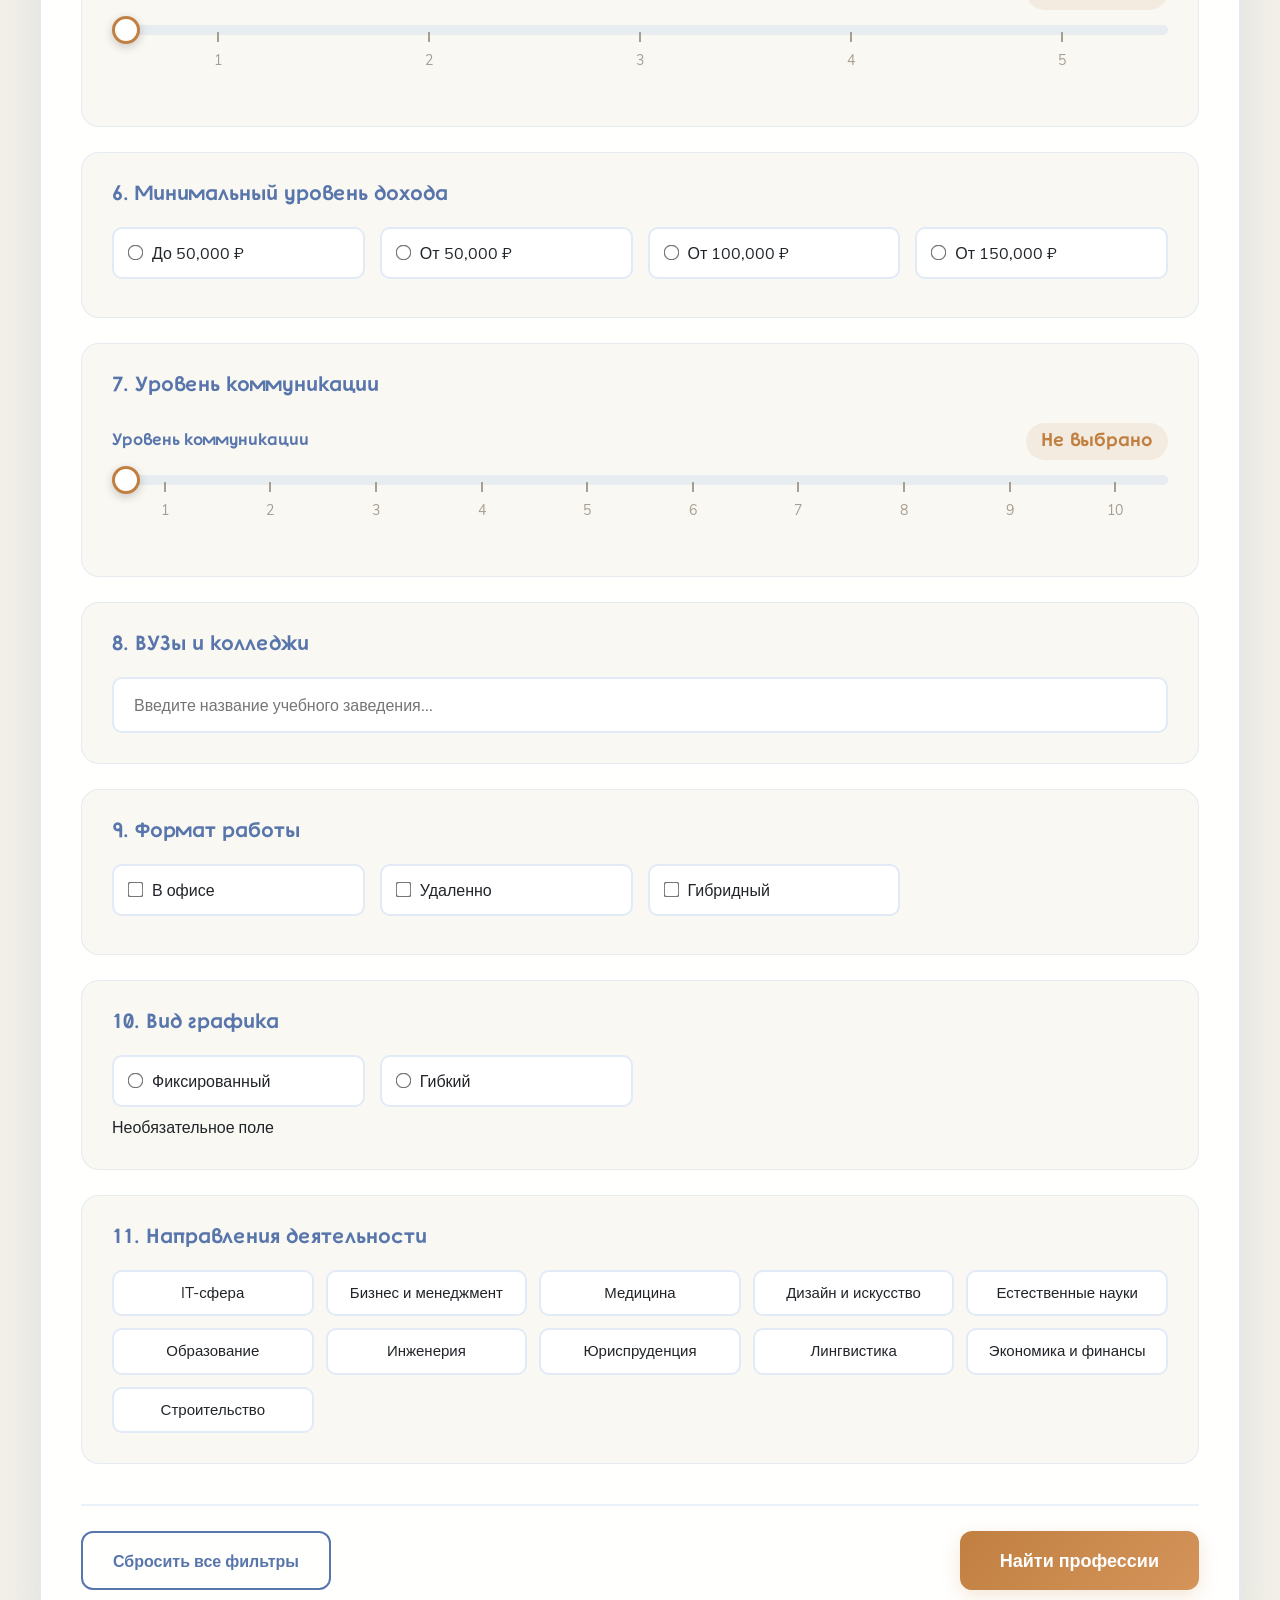
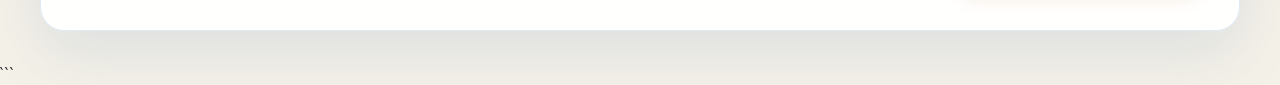
==== commit c49d08bc: "Update index.html" ====
--- a/index.html
+++ b/index.html
@@ -1,4 +1,4 @@
-```html
+
 <!DOCTYPE html>
 <html lang="ru">
 <head>
@@ -8,7 +8,35 @@
     <link rel="stylesheet" href="https://stackpath.bootstrapcdn.com/bootstrap/4.4.1/css/bootstrap.min.css">
     <link rel="stylesheet" href="style3.css">
     <style>
-        /* Адаптивные правки только для блока сложности обучения */
+        /* Адаптация для мобильных устройств — блок сложности обучения */
+@media (max-width: 768px) {
+    .difficulty-labels {
+        display: flex !important;
+        flex-direction: column !important;
+        gap: 10px !important;
+        margin-top: 20px !important;
+        width: 100% !important;
+    }
+
+    .difficulty-label {
+        width: 100% !important;
+        margin: 0 !important;
+        padding: 12px 15px !important;
+        background: rgba(255, 255, 255, 0.9) !important;
+        border: 1px solid rgba(155, 185, 224, 0.3) !important;
+        border-radius: 12px !important;
+        box-sizing: border-box !important;
+        text-align: left !important;
+    }
+
+    /* Если подписи были в ряд, убираем лишние отступы */
+    .difficulty-labels > * {
+        flex: none !important;
+        width: 100% !important;
+        margin-left: 0 !important;
+        margin-right: 0 !important;
+    }
+}
         @media (max-width: 768px) {
             .difficulty-labels {
                 display: flex;
@@ -683,3 +711,5 @@
 </html>
 ```
 
+
+
